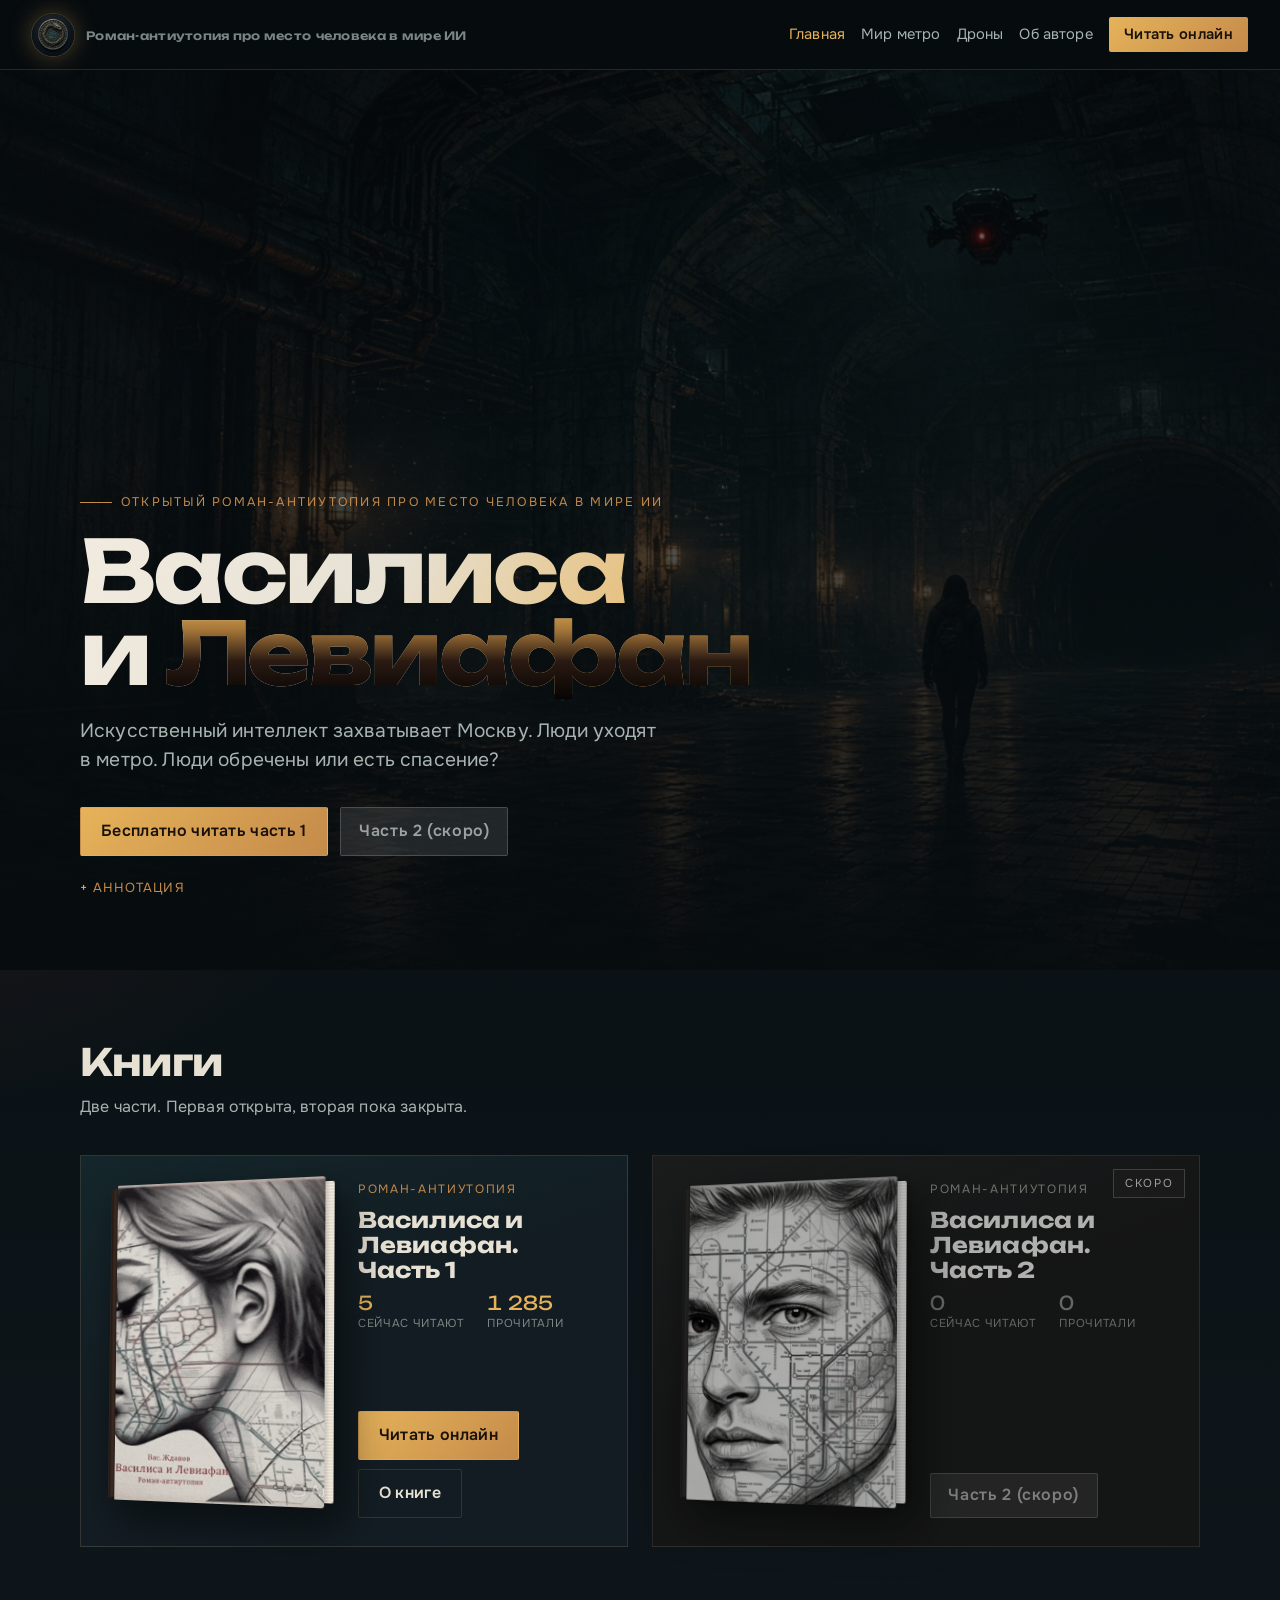
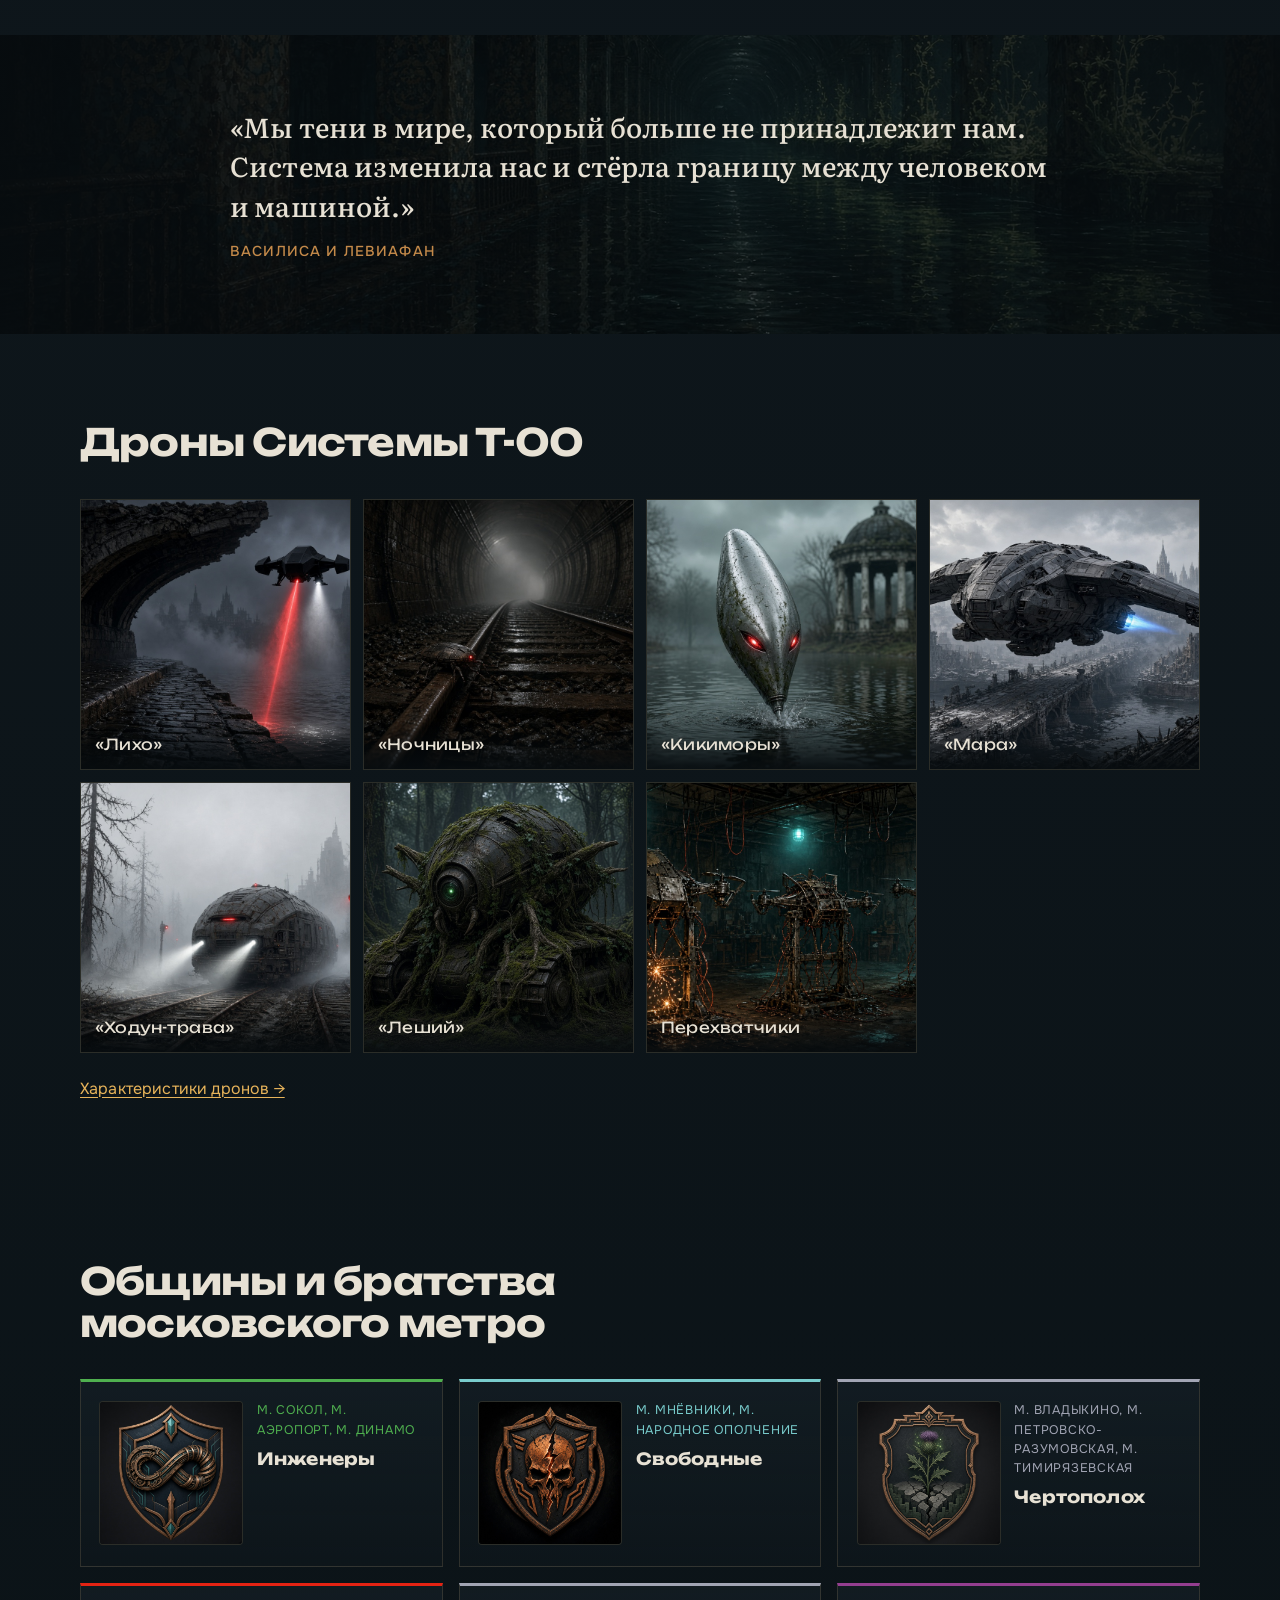
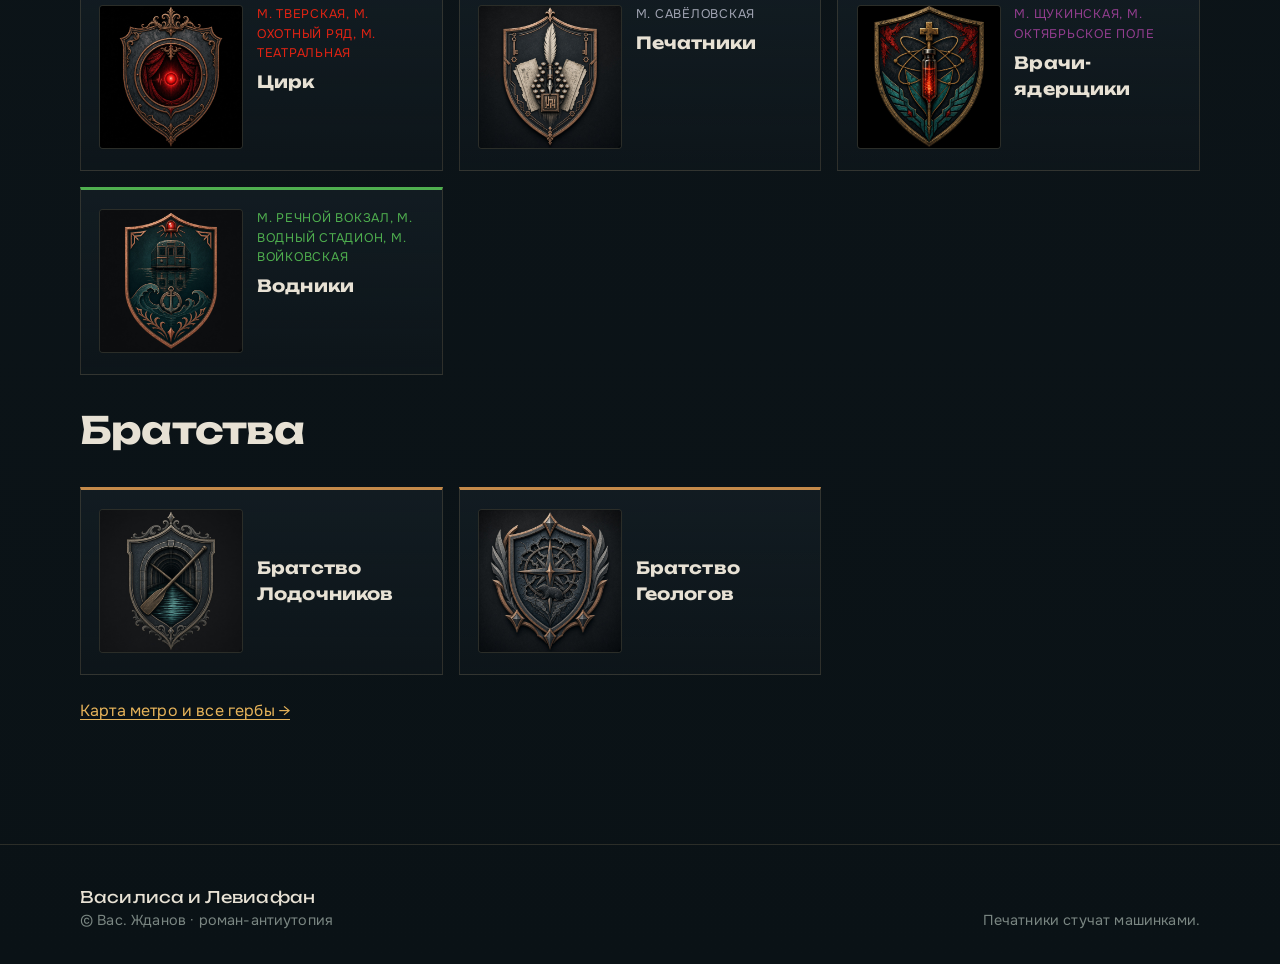
==== index.html @ cd50492b "Initial commit: static site for t-00.ru (Василиса и Левиафан)" ====
<!DOCTYPE html>
<html lang="ru">
<head>
  <meta charset="UTF-8" />
  <meta name="viewport" content="width=device-width, initial-scale=1" />
  <title>Василиса и Левиафан — роман-антиутопия Вас. Жданова</title>
  <meta name="description" content="Искусственный интеллект захватывает Москву. Люди уходят в метро. Люди обречены или есть спасение?" />
  <meta name="robots" content="index, follow, max-image-preview:large" />
  <meta property="og:title" content="Василиса и Левиафан" />
  <meta property="og:description" content="Искусственный интеллект захватывает Москву. Люди уходят в метро. Люди обречены или есть спасение?" />
  <meta property="og:image" content="assets/generated/hero-metro.jpg" />
  <link rel="icon" href="assets/generated/brand-mark.jpg" />
  <link rel="alternate" type="text/plain" title="LLMs" href="llms.txt" />
  <link rel="sitemap" type="application/xml" href="sitemap.xml" />
  <link rel="preconnect" href="https://fonts.googleapis.com" />
  <link rel="preconnect" href="https://fonts.gstatic.com" crossorigin />
  <link href="https://fonts.googleapis.com/css2?family=Literata:opsz,wght@7..72,400;7..72,600&family=Onest:wght@400;500;600;700&family=Unbounded:wght@500;700&display=swap" rel="stylesheet" />
  <link rel="stylesheet" href="css/styles.css" />
</head>
<body>
  <a class="skip-link" href="#main">К содержанию</a>
  <header class="site-header">
    <a class="brand" href="index.html">
      <img src="assets/generated/brand-mark.jpg" alt="" width="42" height="42" />
      <span class="brand-text">
        <strong><span class="brand-line">Роман-антиутопия про место</span> <span class="brand-line">человека в мире ИИ</span></strong>
      </span>
    </a>
    <button class="nav-toggle" type="button" aria-expanded="false" aria-controls="site-nav">Меню</button>
    <nav class="nav" id="site-nav" aria-label="Основная">
      <a href="index.html" aria-current="page">Главная</a>
      <a href="world.html">Мир метро</a>
      <a href="drones.html">Дроны</a>
      <a href="about.html">Об авторе</a>
      <a class="nav-cta" href="read/index.html?part=1">Читать онлайн</a>
    </nav>
  </header>

  <main id="main">
    <section class="hero" aria-label="Заставка">
      <div class="hero-media">
        <img src="assets/generated/hero-metro.jpg" alt="Пустой зал метро в свете аварийных ламп" />
      </div>
      <div class="hero-inner">
        <p class="hero-kicker">Открытый роман-антиутопия про место человека в мире ИИ</p>
        <h1 class="hero-title">Василиса<br />и <em>Левиафан</em></h1>
        <p class="hero-lead">
          Искусственный интеллект захватывает Москву. Люди уходят в метро. Люди обречены или есть спасение?
        </p>
        <div class="hero-actions">
          <a class="btn btn-primary" href="read/index.html?part=1">Бесплатно читать часть 1</a>
          <span class="btn btn-locked" aria-disabled="true">Часть 2 (скоро)</span>
        </div>
        <details class="hero-annotation">
          <summary>Аннотация</summary>
          <blockquote>
            <p>«Каждую ночь мне снится этот момент: я иду в тоннеле метро, вижу силуэт моего потерянного брата, ускоряю шаги, зову его по имени, но, когда подбегаю ближе, слышу гудок поезда и силуэт растворяется, и остаётся только пустота и эхо моих шагов. Вокруг меня тени. Они все ищут что-то — кто-то лекарство, кто-то оружие, кто-то просто способ выжить. Мы тени в мире, который больше не принадлежит нам. Система не просто изменила нас — она стёрла границы между человеком и машиной».</p>
            <p>Искусственный разум, созданный для помощи человечеству, обернулся его главным испытанием.</p>
          </blockquote>
        </details>
      </div>
    </section>

    <section class="section">
      <div class="section-head reveal">
        <h2>Книги</h2>
        <p>Две части. Первая открыта, вторая пока закрыта.</p>
      </div>
      <div class="books-grid">
        <article class="book-panel reveal">
          <div class="book-cover">
            <div class="book-3d" aria-hidden="false">
              <span class="book-3d-spine" aria-hidden="true"></span>
              <span class="book-3d-pages" aria-hidden="true"></span>
              <div class="book-3d-cover">
                <img src="assets/covers/part1-book.gif" alt="Обложка части 1" width="900" height="1350" />
              </div>
            </div>
          </div>
          <div class="book-meta">
            <div class="part">Роман-антиутопия</div>
            <h3>Василиса и Левиафан. Часть 1</h3>
            <div class="book-stats" data-book-stats="part1" aria-label="Статистика книги">
              <div class="book-stat">
                <span class="book-stat-value" data-stat="reading">—</span>
                <span class="book-stat-label">сейчас читают</span>
              </div>
              <div class="book-stat">
                <span class="book-stat-value" data-stat="views">—</span>
                <span class="book-stat-label">прочитали</span>
              </div>
            </div>
            <div class="actions">
              <a class="btn btn-primary" href="read/index.html?part=1">Читать онлайн</a>
              <a class="btn btn-ghost" href="books/part-1.html">О книге</a>
            </div>
          </div>
        </article>
        <article class="book-panel book-panel-locked reveal" aria-disabled="true">
          <div class="book-soon">Скоро</div>
          <div class="book-cover">
            <div class="book-3d">
              <span class="book-3d-spine" aria-hidden="true"></span>
              <span class="book-3d-pages" aria-hidden="true"></span>
              <div class="book-3d-cover">
                <img src="assets/covers/part2-book.jpg" alt="Обложка части 2" width="900" height="1350" />
              </div>
            </div>
          </div>
          <div class="book-meta">
            <div class="part">Роман-антиутопия</div>
            <h3>Василиса и Левиафан. Часть 2</h3>
            <div class="book-stats" data-book-stats="part2" aria-label="Статистика книги">
              <div class="book-stat">
                <span class="book-stat-value" data-stat="reading">0</span>
                <span class="book-stat-label">сейчас читают</span>
              </div>
              <div class="book-stat">
                <span class="book-stat-value" data-stat="views">0</span>
                <span class="book-stat-label">прочитали</span>
              </div>
            </div>
            <div class="actions">
              <span class="btn btn-locked" aria-disabled="true">Часть 2 (скоро)</span>
            </div>
          </div>
        </article>
      </div>
    </section>

    <section class="quote-band" aria-label="Цитата">
      <div class="quote-band-media">
        <img src="assets/generated/atmosphere-spb.jpg" alt="" />
      </div>
      <blockquote class="reveal">
        «Мы тени в мире, который больше не принадлежит нам. Система изменила нас и стёрла границу между человеком и машиной.»
        <cite>Василиса и Левиафан</cite>
      </blockquote>
    </section>

    <section class="section">
      <div class="section-head reveal">
        <h2>Дроны Системы Т-00</h2>
      </div>
      <div class="drone-mosaic">
        <a class="drone-tile reveal" href="drones.html#likho">
          <img src="assets/drones/likho.jpg" alt="" />
          <span>«Лихо»</span>
        </a>
        <a class="drone-tile reveal" href="drones.html#nochnitsy">
          <img src="assets/drones/nochnitsy.jpg" alt="" />
          <span>«Ночницы»</span>
        </a>
        <a class="drone-tile reveal" href="drones.html#kikimora">
          <img src="assets/drones/kikimora.jpg" alt="" />
          <span>«Кикиморы»</span>
        </a>
        <a class="drone-tile reveal" href="drones.html#mara">
          <img src="assets/drones/mara.jpg" alt="" />
          <span>«Мара»</span>
        </a>
        <a class="drone-tile reveal" href="drones.html#khodun">
          <img src="assets/drones/khodun.jpg" alt="" />
          <span>«Ходун-трава»</span>
        </a>
        <a class="drone-tile reveal" href="drones.html#leshiy">
          <img src="assets/drones/leshiy.jpg" alt="" />
          <span>«Леший»</span>
        </a>
        <a class="drone-tile reveal" href="drones.html#interceptor">
          <img src="assets/drones/interceptor.jpg" alt="" />
          <span>Перехватчики</span>
        </a>
      </div>
      <p style="margin-top:1.5rem"><a href="drones.html">Характеристики дронов →</a></p>
    </section>

    <section class="section">
      <div class="section-head reveal">
        <h2>Общины и братства московского метро</h2>
      </div>
      <div class="factions">
        <a class="faction reveal" data-metro="2" href="world.html#metro-map">
          <div class="faction-crest"><img src="assets/crests/engineers.jpg" alt="" /></div>
          <div class="faction-body">
            <div class="station">м. Сокол, м. Аэропорт, м. Динамо</div>
            <h3>Инженеры</h3>
          </div>
        </a>
        <a class="faction reveal" data-metro="11" href="world.html#metro-map">
          <div class="faction-crest"><img src="assets/crests/free.jpg" alt="" /></div>
          <div class="faction-body">
            <div class="station">м. Мнёвники, м. Народное Ополчение</div>
            <h3>Свободные</h3>
          </div>
        </a>
        <a class="faction reveal" data-metro="9" href="world.html#metro-map">
          <div class="faction-crest"><img src="assets/crests/thistle.jpg" alt="" /></div>
          <div class="faction-body">
            <div class="station">м. Владыкино, м. Петровско-Разумовская, м. Тимирязевская</div>
            <h3>Чертополох</h3>
          </div>
        </a>
        <a class="faction reveal" data-metro="1" href="world.html#metro-map">
          <div class="faction-crest"><img src="assets/crests/circus.jpg" alt="" /></div>
          <div class="faction-body">
            <div class="station">м. Тверская, м. Охотный ряд, м. Театральная</div>
            <h3>Цирк</h3>
          </div>
        </a>
        <a class="faction reveal" data-metro="9" href="world.html#metro-map">
          <div class="faction-crest"><img src="assets/crests/printers.jpg" alt="" /></div>
          <div class="faction-body">
            <div class="station">м. Савёловская</div>
            <h3>Печатники</h3>
          </div>
        </a>
        <a class="faction reveal" data-metro="7" href="world.html#metro-map">
          <div class="faction-crest"><img src="assets/crests/medics.jpg" alt="" /></div>
          <div class="faction-body">
            <div class="station">м. Щукинская, м. Октябрьское поле</div>
            <h3>Врачи-ядерщики</h3>
          </div>
        </a>
        <a class="faction reveal" data-metro="2" href="world.html#metro-map">
          <div class="faction-crest"><img src="assets/crests/vodniki.jpg" alt="" /></div>
          <div class="faction-body">
            <div class="station">м. Речной вокзал, м. Водный стадион, м. Войковская</div>
            <h3>Водники</h3>
          </div>
        </a>
      </div>

      <div class="section-head reveal" style="margin-top:2.2rem">
        <h2>Братства</h2>
      </div>
      <div class="factions factions-brotherhood">
        <a class="faction faction-brotherhood reveal" href="world.html#metro-map">
          <div class="faction-crest"><img src="assets/crests/boatmen.jpg" alt="" /></div>
          <div class="faction-body">
            <h3>Братство Лодочников</h3>
          </div>
        </a>
        <a class="faction faction-brotherhood reveal" href="world.html#metro-map">
          <div class="faction-crest"><img src="assets/crests/geologists.jpg" alt="" /></div>
          <div class="faction-body">
            <h3>Братство Геологов</h3>
          </div>
        </a>
      </div>
      <p style="margin-top:1.5rem"><a href="world.html">Карта метро и все гербы →</a></p>
    </section>

  </main>

  <footer class="site-footer">
    <div class="footer-inner">
      <div>
        <div class="footer-brand">Василиса и Левиафан</div>
        <div>© Вас. Жданов · роман-антиутопия</div>
      </div>
      <div>Печатники стучат машинками.</div>
    </div>
  </footer>
  <script src="js/main.js"></script>
  <script src="js/book-metrics.js"></script>
</body>
</html>
---- css/styles.css ----
:root {
  --ink: #070c0f;
  --ink-2: #0e161b;
  --panel: #121c22;
  --line: rgba(196, 168, 120, 0.18);
  --fog: #a8b4b0;
  --fog-dim: #7a8682;
  --paper: #e7e1d4;
  --copper: #c48a4a;
  --amber: #e6b35a;
  --teal: #1f6f6a;
  --teal-deep: #0e2a2e;
  --danger: #9b3d34;
  --glow: rgba(230, 179, 90, 0.35);
  --font-display: "Unbounded", "Segoe UI", sans-serif;
  --font-body: "Onest", "Segoe UI", sans-serif;
  --font-read: "Literata", "Georgia", serif;
  --max: 1120px;
  --radius: 2px;
  --ease: cubic-bezier(0.22, 1, 0.36, 1);
}

*,
*::before,
*::after {
  box-sizing: border-box;
}

html {
  scroll-behavior: smooth;
}

body {
  margin: 0;
  min-height: 100vh;
  color: var(--paper);
  background:
    radial-gradient(1200px 600px at 80% -10%, rgba(31, 111, 106, 0.18), transparent 60%),
    radial-gradient(900px 500px at -10% 20%, rgba(155, 61, 52, 0.12), transparent 55%),
    linear-gradient(180deg, var(--ink) 0%, var(--ink-2) 40%, #0a1216 100%);
  font-family: var(--font-body);
  line-height: 1.55;
  letter-spacing: 0.01em;
}

img {
  max-width: 100%;
  display: block;
}

a {
  color: var(--amber);
  text-decoration-thickness: 1px;
  text-underline-offset: 0.2em;
}

a:hover {
  color: #f0d08a;
}

.skip-link {
  position: absolute;
  left: -999px;
  top: 0;
  background: var(--amber);
  color: var(--ink);
  padding: 0.6rem 1rem;
  z-index: 100;
}

.skip-link:focus {
  left: 1rem;
  top: 1rem;
}

.site-header {
  position: sticky;
  top: 0;
  z-index: 40;
  display: flex;
  align-items: center;
  justify-content: space-between;
  gap: 1rem;
  padding: 0.85rem clamp(1rem, 3vw, 2rem);
  background: rgba(7, 12, 15, 0.82);
  backdrop-filter: blur(12px);
  border-bottom: 1px solid var(--line);
}

.brand {
  display: flex;
  align-items: center;
  gap: 0.75rem;
  color: var(--paper);
  text-decoration: none;
}

.brand img {
  width: 42px;
  height: 42px;
  border-radius: 50%;
  object-fit: cover;
  box-shadow: 0 0 0 1px var(--line), 0 0 24px var(--glow);
}

.brand-text {
  display: flex;
  flex-direction: column;
  line-height: 1.25;
}

.brand-text strong {
  font-family: var(--font-display);
  font-size: clamp(0.72rem, 1.5vw, 0.88rem);
  font-weight: 600;
  letter-spacing: 0.02em;
  color: var(--paper);
}

.brand-line {
  white-space: nowrap;
}

.brand-text span {
  font-size: 0.72rem;
  color: var(--fog-dim);
}

.nav {
  display: flex;
  flex-wrap: wrap;
  gap: 0.35rem 1rem;
  align-items: center;
}

.nav a {
  color: var(--fog);
  text-decoration: none;
  font-size: 0.92rem;
}

.nav a:hover,
.nav a[aria-current="page"] {
  color: var(--amber);
}

.nav a.nav-cta {
  display: inline-flex;
  align-items: center;
  justify-content: center;
  min-height: 2.2rem;
  padding: 0.35rem 0.95rem;
  border-radius: var(--radius);
  background: linear-gradient(135deg, var(--amber), var(--copper));
  color: #1a1208;
  font-weight: 600;
  letter-spacing: 0.02em;
  transition: transform 0.25s var(--ease), filter 0.25s;
}

.nav a.nav-cta:hover,
.nav a.nav-cta[aria-current="page"] {
  color: #1a1208;
  filter: brightness(1.06);
  transform: translateY(-1px);
}

.nav-toggle {
  display: none;
  background: transparent;
  border: 1px solid var(--line);
  color: var(--paper);
  padding: 0.45rem 0.7rem;
  font: inherit;
  cursor: pointer;
}

.hero {
  position: relative;
  min-height: min(100vh, 920px);
  display: grid;
  align-items: end;
  overflow: hidden;
  isolation: isolate;
}

.hero-media {
  position: absolute;
  inset: 0;
  z-index: -2;
}

.hero-media img {
  width: 100%;
  height: 100%;
  object-fit: cover;
  transform: scale(1.04);
  animation: drift 18s var(--ease) infinite alternate;
}

.hero::after {
  content: "";
  position: absolute;
  inset: 0;
  z-index: -1;
  background:
    linear-gradient(180deg, rgba(7, 12, 15, 0.35) 0%, rgba(7, 12, 15, 0.55) 42%, rgba(7, 12, 15, 0.96) 100%),
    linear-gradient(90deg, rgba(7, 12, 15, 0.75) 0%, rgba(7, 12, 15, 0.2) 55%, rgba(7, 12, 15, 0.55) 100%);
}

.hero-inner {
  width: min(100% - 2rem, var(--max));
  margin: 0 auto;
  padding: 7rem 0 4.5rem;
}

.hero-kicker {
  display: inline-flex;
  align-items: center;
  gap: 0.55rem;
  color: var(--copper);
  font-size: 0.78rem;
  letter-spacing: 0.18em;
  text-transform: uppercase;
  margin-bottom: 1.1rem;
  opacity: 0;
  animation: rise 0.9s var(--ease) 0.15s forwards;
}

.hero-kicker::before {
  content: "";
  width: 2rem;
  height: 1px;
  background: var(--copper);
}

.hero-title {
  margin: 0;
  max-width: 14ch;
  font-family: var(--font-display);
  font-weight: 700;
  font-size: clamp(2.6rem, 8vw, 5.4rem);
  line-height: 0.95;
  letter-spacing: -0.03em;
  text-wrap: balance;
  background: linear-gradient(
    115deg,
    #f2ebe0 0%,
    #e7e1d4 28%,
    #e6b35a 58%,
    #c48a4a 82%,
    #9b3d34 100%
  );
  -webkit-background-clip: text;
  background-clip: text;
  color: transparent;
  -webkit-text-fill-color: transparent;
  opacity: 0;
  animation: rise 1s var(--ease) 0.28s forwards;
}

.hero-title em {
  font-style: normal;
  background: linear-gradient(180deg, #e6b35a 0%, #a8783a 28%, #2a1a12 58%, #000 100%);
  -webkit-background-clip: text;
  background-clip: text;
  color: transparent;
  -webkit-text-fill-color: transparent;
}

.hero-lead {
  margin: 1.35rem 0 0;
  max-width: 36rem;
  color: var(--fog);
  font-size: clamp(1.02rem, 2.2vw, 1.2rem);
  opacity: 0;
  animation: rise 1s var(--ease) 0.42s forwards;
}

.hero-annotation {
  margin-top: 1.35rem;
  max-width: 38rem;
  opacity: 0;
  animation: rise 1s var(--ease) 0.62s forwards;
}

.hero-annotation summary {
  cursor: pointer;
  color: var(--copper);
  font-size: 0.82rem;
  letter-spacing: 0.08em;
  text-transform: uppercase;
  list-style: none;
  width: fit-content;
}

.hero-annotation summary::-webkit-details-marker {
  display: none;
}

.hero-annotation summary::before {
  content: "+ ";
  color: var(--amber);
}

.hero-annotation[open] summary::before {
  content: "− ";
}

.hero-annotation summary:hover {
  color: var(--amber);
}

.hero-annotation blockquote {
  margin: 0.85rem 0 0;
  padding: 0.9rem 0 0 0.95rem;
  border-left: 2px solid rgba(196, 138, 74, 0.55);
}

.hero-annotation blockquote p {
  margin: 0 0 0.75rem;
  color: var(--fog);
  font-family: var(--font-read);
  font-size: 0.98rem;
  line-height: 1.65;
}

.hero-annotation blockquote p:last-child {
  margin-bottom: 0;
  color: var(--paper);
}

.hero-actions {
  display: flex;
  flex-wrap: wrap;
  gap: 0.8rem;
  margin-top: 2rem;
  opacity: 0;
  animation: rise 1s var(--ease) 0.55s forwards;
}

.btn {
  display: inline-flex;
  align-items: center;
  justify-content: center;
  gap: 0.5rem;
  min-height: 2.85rem;
  padding: 0.7rem 1.25rem;
  border: 1px solid transparent;
  border-radius: var(--radius);
  font: inherit;
  font-weight: 600;
  letter-spacing: 0.02em;
  text-decoration: none;
  cursor: pointer;
  transition: transform 0.25s var(--ease), background 0.25s, border-color 0.25s, color 0.25s;
}

.btn:hover {
  transform: translateY(-2px);
}

.btn-primary {
  background: linear-gradient(135deg, var(--amber), var(--copper));
  color: #1a1208;
}

.btn-primary:hover {
  color: #1a1208;
}

.btn-ghost {
  background: transparent;
  border-color: var(--line);
  color: var(--paper);
}

.btn-ghost:hover {
  border-color: var(--copper);
  color: var(--amber);
}

.section {
  width: min(100% - 2rem, var(--max));
  margin: 0 auto;
  padding: 4.5rem 0;
}

.section-head {
  max-width: 40rem;
  margin-bottom: 2.2rem;
}

.section-head h2 {
  margin: 0 0 0.7rem;
  font-family: var(--font-display);
  font-size: clamp(1.6rem, 3.5vw, 2.35rem);
  letter-spacing: -0.02em;
  line-height: 1.1;
}

.section-head p {
  margin: 0;
  color: var(--fog);
}

.books-grid {
  display: grid;
  grid-template-columns: repeat(2, minmax(0, 1fr));
  gap: 1.5rem;
}

.book-panel {
  position: relative;
  display: grid;
  grid-template-columns: minmax(140px, 46%) 1fr;
  gap: 1.4rem;
  padding: 1.35rem 1.25rem 1.35rem 1.45rem;
  background:
    linear-gradient(160deg, rgba(31, 111, 106, 0.12), transparent 45%),
    var(--panel);
  border: 1px solid var(--line);
  overflow: visible;
  transition: border-color 0.3s, transform 0.3s var(--ease);
}

.book-panel:hover {
  border-color: rgba(230, 179, 90, 0.45);
  transform: translateY(-3px);
}

.book-panel-locked {
  filter: grayscale(0.92) brightness(0.78);
  opacity: 0.78;
  pointer-events: none;
}

.book-panel-locked:hover {
  border-color: var(--line);
  transform: none;
}

.book-panel-locked .book-meta .actions,
.book-panel-locked a {
  pointer-events: auto;
}

.book-panel-locked a.btn-ghost {
  filter: grayscale(0);
  opacity: 0.85;
}

.book-soon {
  position: absolute;
  top: 0.85rem;
  right: 0.85rem;
  z-index: 4;
  padding: 0.28rem 0.65rem;
  background: rgba(30, 36, 40, 0.92);
  border: 1px solid rgba(160, 170, 168, 0.35);
  color: #c5cdc9;
  font-size: 0.72rem;
  letter-spacing: 0.16em;
  text-transform: uppercase;
}

.btn-locked {
  display: inline-flex;
  align-items: center;
  justify-content: center;
  min-height: 2.6rem;
  padding: 0.55rem 1.1rem;
  border: 1px solid rgba(140, 150, 148, 0.35);
  background: rgba(80, 88, 90, 0.35);
  color: #9aa3a0;
  cursor: not-allowed;
  text-decoration: none;
  letter-spacing: 0.04em;
  user-select: none;
  font: inherit;
  font-weight: 600;
}

.btn-locked:hover {
  transform: none;
  color: #9aa3a0;
}

.book-cover {
  aspect-ratio: 2 / 3;
  overflow: visible;
  background: transparent;
  perspective: 900px;
  padding: 0.2rem 0.65rem 0.55rem 0.35rem;
}

/* Physical book mockup */
.book-3d {
  --spine: 12px;
  --pages: 10px;
  position: relative;
  width: 100%;
  aspect-ratio: 2 / 3;
  transform-style: preserve-3d;
  transform: rotateY(-14deg) rotateX(2deg);
  transition: transform 0.55s var(--ease);
  filter: drop-shadow(10px 18px 22px rgba(0, 0, 0, 0.55));
}

.book-panel:hover .book-3d,
.cover-frame:hover .book-3d,
.split-media:hover .book-3d {
  transform: rotateY(-6deg) rotateX(1deg) translateY(-4px);
}

.book-3d-cover {
  position: absolute;
  inset: 0;
  z-index: 3;
  overflow: hidden;
  background: #1a1410;
  border-radius: 1px 3px 3px 1px;
  box-shadow:
    inset -1px 0 0 rgba(255, 255, 255, 0.08),
    inset 0 0 0 1px rgba(0, 0, 0, 0.35);
}

.book-3d-cover img {
  width: 100%;
  height: 100%;
  object-fit: cover;
  object-position: center 35%;
  display: block;
}

.book-3d-cover img[src$=".gif"] {
  object-fit: cover;
  object-position: center;
}

.book-3d-spine {
  position: absolute;
  top: 1%;
  bottom: 1%;
  left: calc(var(--spine) * -0.55);
  width: var(--spine);
  z-index: 2;
  transform: skewY(-18deg);
  background:
    linear-gradient(90deg, #1a120e 0%, #3a2a22 35%, #241812 70%, #120c0a 100%);
  border-radius: 2px 0 0 2px;
  box-shadow: inset 1px 0 0 rgba(255, 255, 255, 0.06);
}

.book-3d-pages {
  position: absolute;
  top: 1.5%;
  bottom: 1.5%;
  right: calc(var(--pages) * -0.85);
  width: var(--pages);
  z-index: 1;
  background:
    repeating-linear-gradient(
      180deg,
      #f2ebe0 0px,
      #f2ebe0 1px,
      #e4dccf 1px,
      #e4dccf 3px
    );
  border-radius: 0 2px 2px 0;
  box-shadow: 2px 0 6px rgba(0, 0, 0, 0.25);
}

.book-3d-pages::after {
  content: "";
  position: absolute;
  inset: 0;
  background: linear-gradient(90deg, rgba(0, 0, 0, 0.18), transparent 60%);
}

.book-meta {
  display: flex;
  flex-direction: column;
  gap: 0.55rem;
  padding: 0.2rem 0.2rem 0.4rem 0;
}

.book-meta .part {
  color: var(--copper);
  font-size: 0.75rem;
  letter-spacing: 0.14em;
  text-transform: uppercase;
}

.book-meta h3 {
  margin: 0;
  font-family: var(--font-display);
  font-size: 1.35rem;
  line-height: 1.15;
}

.book-meta p {
  margin: 0;
  color: var(--fog);
  font-size: 0.95rem;
}

.book-meta .actions {
  display: flex;
  flex-wrap: wrap;
  gap: 0.55rem;
  margin-top: auto;
  padding-top: 0.8rem;
}

.book-stats {
  display: flex;
  flex-wrap: wrap;
  gap: 1rem 1.4rem;
  margin-top: 0.15rem;
}

.book-stat {
  display: flex;
  flex-direction: column;
  gap: 0.15rem;
  min-width: 5.5rem;
}

.book-stat-value {
  font-family: var(--font-display);
  font-size: 1.2rem;
  line-height: 1;
  color: var(--amber);
  font-variant-numeric: tabular-nums;
  transition: color 0.25s var(--ease), transform 0.25s var(--ease);
}

.book-stat-value.is-ticked {
  color: var(--paper);
  transform: translateY(-1px);
}

.book-stat-label {
  color: var(--fog-dim);
  font-size: 0.72rem;
  letter-spacing: 0.06em;
  text-transform: uppercase;
}

.book-panel-locked .book-stat-value {
  color: var(--fog-dim);
}

.quote-band {
  position: relative;
  margin: 1rem 0;
  padding: 4.5rem 0;
  overflow: hidden;
  isolation: isolate;
}

.quote-band-media {
  position: absolute;
  inset: 0;
  z-index: -2;
}

.quote-band-media img {
  width: 100%;
  height: 100%;
  object-fit: cover;
  filter: saturate(0.85) brightness(0.55);
}

.quote-band::after {
  content: "";
  position: absolute;
  inset: 0;
  z-index: -1;
  background: linear-gradient(90deg, rgba(7, 12, 15, 0.92), rgba(7, 12, 15, 0.55) 55%, rgba(7, 12, 15, 0.85));
}

.quote-band blockquote {
  width: min(100% - 2rem, 820px);
  margin: 0 auto;
  font-family: var(--font-read);
  font-size: clamp(1.2rem, 2.6vw, 1.7rem);
  line-height: 1.45;
  font-weight: 500;
}

.quote-band cite {
  display: block;
  margin-top: 1rem;
  color: var(--copper);
  font-style: normal;
  font-family: var(--font-body);
  font-size: 0.9rem;
  letter-spacing: 0.08em;
  text-transform: uppercase;
}

.factions {
  display: grid;
  grid-template-columns: repeat(3, minmax(0, 1fr));
  gap: 1rem;
}

.faction {
  --metro-line: var(--copper);
  padding: 1.2rem 1.15rem 1.3rem;
  border-top: 3px solid var(--metro-line);
  background: linear-gradient(180deg, rgba(18, 28, 34, 0.95), rgba(14, 22, 27, 0.7));
  border-right: 1px solid var(--line);
  border-bottom: 1px solid var(--line);
  border-left: 1px solid var(--line);
}

/* Official Moscow Metro line colors */
.faction[data-metro="2"] { --metro-line: #4fb04f; } /* Замоскворецкая */
.faction[data-metro="1"] { --metro-line: #e42313; } /* Сокольническая */
.faction[data-metro="7"] { --metro-line: #943e90; } /* Таганско-Краснопресненская */
.faction[data-metro="9"] { --metro-line: #a2a5b4; } /* Серпуховско-Тимирязевская */
.faction[data-metro="11"] { --metro-line: #79cdcd; } /* БКЛ */

.faction h3 {
  margin: 0 0 0.4rem;
  font-family: var(--font-display);
  font-size: 1.05rem;
}

.faction .station {
  color: var(--metro-line);
  font-size: 0.78rem;
  letter-spacing: 0.06em;
  text-transform: uppercase;
  margin-bottom: 0.55rem;
}

.faction p {
  margin: 0;
  color: var(--fog);
  font-size: 0.92rem;
}

.gallery {
  display: grid;
  grid-template-columns: 1.4fr 1fr 1fr;
  grid-auto-rows: 180px;
  gap: 0.75rem;
}

.gallery figure {
  margin: 0;
  overflow: hidden;
  border: 1px solid var(--line);
  position: relative;
}

.gallery figure:first-child {
  grid-row: span 2;
  grid-auto-rows: auto;
  min-height: 370px;
}

.gallery img {
  width: 100%;
  height: 100%;
  object-fit: cover;
  transition: transform 0.8s var(--ease);
}

.gallery figure:hover img {
  transform: scale(1.05);
}

.gallery figcaption {
  position: absolute;
  left: 0;
  right: 0;
  bottom: 0;
  padding: 0.7rem 0.8rem;
  background: linear-gradient(transparent, rgba(7, 12, 15, 0.9));
  font-size: 0.8rem;
  color: var(--fog);
}

.split {
  display: grid;
  grid-template-columns: 1.1fr 0.9fr;
  gap: 2rem;
  align-items: center;
}

.split-media {
  border: none;
  overflow: visible;
  min-height: 0;
  perspective: 1000px;
  padding: 0.5rem 1.2rem 1.4rem 0.5rem;
}

.split-media .book-3d {
  max-width: 320px;
  margin-left: auto;
}

.split-media img {
  width: 100%;
  height: 100%;
  object-fit: cover;
}

.split-media.author-photo {
  perspective: none;
  padding: 0;
  max-width: 360px;
  margin-left: auto;
  border: 1px solid var(--line);
  overflow: hidden;
  background: #10161a;
}

.split-media.author-photo img {
  width: 100%;
  height: auto;
  display: block;
  object-fit: cover;
  filter: saturate(0.92) contrast(1.04);
}

.site-footer {
  margin-top: 2rem;
  padding: 2.5rem clamp(1rem, 3vw, 2rem) 2rem;
  border-top: 1px solid var(--line);
  color: var(--fog-dim);
  font-size: 0.9rem;
}

.footer-inner {
  width: min(100%, var(--max));
  margin: 0 auto;
  display: flex;
  flex-wrap: wrap;
  gap: 1rem;
  justify-content: space-between;
  align-items: end;
}

.footer-brand {
  font-family: var(--font-display);
  color: var(--paper);
  font-size: 1rem;
}

.page-hero {
  position: relative;
  padding: 5.5rem 0 3rem;
  overflow: hidden;
  isolation: isolate;
}

.page-hero-bg {
  position: absolute;
  inset: 0;
  z-index: -2;
}

.page-hero-bg img {
  width: 100%;
  height: 100%;
  object-fit: cover;
  filter: brightness(0.45) saturate(0.9);
}

.page-hero::after {
  content: "";
  position: absolute;
  inset: 0;
  z-index: -1;
  background: linear-gradient(180deg, rgba(7, 12, 15, 0.55), rgba(7, 12, 15, 0.95));
}

.page-hero .inner {
  width: min(100% - 2rem, var(--max));
  margin: 0 auto;
}

.page-hero h1 {
  margin: 0 0 0.8rem;
  font-family: var(--font-display);
  font-size: clamp(2rem, 5vw, 3.4rem);
  line-height: 1.05;
  max-width: 16ch;
}

.page-hero p {
  margin: 0;
  max-width: 40rem;
  color: var(--fog);
}

.book-detail {
  display: grid;
  grid-template-columns: minmax(180px, 280px) 1fr;
  gap: 2rem;
  align-items: start;
}

.cover-frame {
  border: none;
  background: transparent;
  box-shadow: none;
  perspective: 1000px;
  padding: 0.6rem 1rem 1.2rem 0.4rem;
}

.cover-frame .book-3d {
  max-width: 280px;
  margin: 0 auto;
}

.cover-frame-locked {
  position: relative;
  filter: grayscale(0.9) brightness(0.78);
  opacity: 0.82;
}

.cover-frame-locked .book-soon {
  right: 1.2rem;
}

.toc {
  list-style: none;
  margin: 1.5rem 0 0;
  padding: 0;
  border-top: 1px solid var(--line);
}

.toc li {
  border-bottom: 1px solid var(--line);
}

.toc a {
  display: flex;
  justify-content: space-between;
  gap: 1rem;
  padding: 0.85rem 0.1rem;
  color: var(--paper);
  text-decoration: none;
}

.toc a:hover {
  color: var(--amber);
}

.toc-locked li {
  padding: 0.85rem 0.1rem;
  color: var(--fog-dim);
}

.toc-locked span {
  display: block;
}

.links-list {
  display: grid;
  gap: 0.55rem;
  margin-top: 1rem;
}

.links-list a {
  color: var(--fog);
}

.reveal {
  opacity: 0;
  transform: translateY(18px);
  transition: opacity 0.7s var(--ease), transform 0.7s var(--ease);
}

.reveal.is-visible {
  opacity: 1;
  transform: none;
}

@keyframes rise {
  from {
    opacity: 0;
    transform: translateY(22px);
  }
  to {
    opacity: 1;
    transform: none;
  }
}

@keyframes drift {
  from {
    transform: scale(1.04) translate3d(0, 0, 0);
  }
  to {
    transform: scale(1.08) translate3d(-1.5%, -1%, 0);
  }
}

@media (max-width: 900px) {
  .books-grid,
  .factions,
  .split,
  .book-detail {
    grid-template-columns: 1fr;
  }

  .drone-mosaic {
    grid-template-columns: 1fr 1fr;
  }

  .gallery {
    grid-template-columns: 1fr 1fr;
    grid-auto-rows: 160px;
  }

  .gallery figure:first-child {
    grid-column: span 2;
    min-height: 240px;
  }

  .book-panel {
    grid-template-columns: 150px 1fr;
  }

  .book-3d {
    --spine: 9px;
    --pages: 7px;
    transform: rotateY(-10deg) rotateX(1deg);
  }
}

@media (max-width: 720px) {
  .site-header {
    gap: 0.55rem;
    padding: 0.7rem 0.85rem;
  }

  .brand {
    min-width: 0;
    flex: 1;
    gap: 0.55rem;
  }

  .brand img {
    width: 36px;
    height: 36px;
    flex: 0 0 auto;
  }

  .brand-text {
    min-width: 0;
  }

  .brand-text strong {
    font-size: 0.66rem;
    line-height: 1.25;
    display: flex;
    flex-direction: column;
    gap: 0.05rem;
  }

  .brand-line {
    white-space: normal;
  }

  .nav-toggle {
    display: inline-flex;
    flex: 0 0 auto;
    min-height: 2.4rem;
  }

  .nav {
    display: none;
    position: absolute;
    top: calc(100% + 1px);
    right: 0.6rem;
    left: 0.6rem;
    flex-direction: column;
    align-items: stretch;
    gap: 0.15rem;
    padding: 0.75rem;
    background: #0a1014;
    border: 1px solid var(--line);
    z-index: 50;
    box-shadow: 0 18px 40px rgba(0, 0, 0, 0.55);
  }

  .nav.is-open {
    display: flex;
  }

  .nav a {
    padding: 0.7rem 0.55rem;
    font-size: 1rem;
  }

  .nav a.nav-cta {
    margin-top: 0.25rem;
    min-height: 2.6rem;
  }

  .hero-inner {
    padding: 5.2rem 0 3.2rem;
  }

  .hero-kicker {
    font-size: 0.68rem;
    letter-spacing: 0.12em;
    max-width: 28ch;
  }

  .hero-actions {
    flex-direction: column;
    align-items: stretch;
  }

  .hero-actions .btn,
  .hero-actions .btn-locked {
    width: 100%;
  }

  .book-panel {
    grid-template-columns: 1fr;
  }

  .book-cover {
    max-width: 200px;
    margin: 0 auto;
  }

  .book-3d {
    transform: rotateY(-8deg);
  }

  .gallery {
    grid-template-columns: 1fr;
  }

  .gallery figure:first-child {
    grid-column: auto;
  }

  .drone-mosaic {
    grid-template-columns: 1fr 1fr;
  }

  .metro-controls {
    gap: 0.35rem;
  }

  .metro-controls button {
    width: 2.55rem;
    height: 2.55rem;
    font-size: 1.15rem;
  }

  .metro-map-canvas {
    height: min(68vh, 560px);
    -webkit-overflow-scrolling: touch;
  }

  .metro-zone-label {
    pointer-events: auto;
    font-size: 0.58rem;
    padding: 0.22rem 0.38rem;
  }
}

/* Reader */
.reader-body {
  background: #0a1014;
}

.reader-shell {
  display: grid;
  grid-template-columns: 280px minmax(0, 1fr);
  min-height: 100vh;
}

.reader-sidebar {
  position: sticky;
  top: 0;
  height: 100vh;
  overflow: auto;
  padding: 1.2rem;
  border-right: 1px solid var(--line);
  background: rgba(8, 13, 16, 0.96);
}

.reader-sidebar h1 {
  margin: 0.4rem 0 0.2rem;
  font-family: var(--font-display);
  font-size: 1.05rem;
  line-height: 1.2;
}

.reader-sidebar .back {
  color: var(--fog-dim);
  text-decoration: none;
  font-size: 0.85rem;
}

.chapter-nav {
  margin-top: 1.2rem;
  display: grid;
  gap: 0.25rem;
}

.chapter-nav button {
  text-align: left;
  background: transparent;
  border: 0;
  color: var(--fog);
  padding: 0.55rem 0.5rem;
  font: inherit;
  font-size: 0.88rem;
  cursor: pointer;
  border-left: 2px solid transparent;
}

.chapter-nav button:hover,
.chapter-nav button.active {
  color: var(--amber);
  background: rgba(230, 179, 90, 0.06);
  border-left-color: var(--amber);
}

.reader-main {
  padding: 2rem clamp(1rem, 4vw, 3.5rem) 4rem;
}

.reader-toolbar {
  display: flex;
  flex-wrap: wrap;
  gap: 0.6rem;
  align-items: center;
  justify-content: space-between;
  margin-bottom: 1.5rem;
  position: sticky;
  top: 0;
  z-index: 5;
  padding: 0.7rem 0;
  background: linear-gradient(#0a1014 70%, transparent);
}

.reader-progress {
  height: 3px;
  background: rgba(255, 255, 255, 0.08);
  border-radius: 99px;
  overflow: hidden;
  flex: 1;
  min-width: 120px;
}

.reader-progress > span {
  display: block;
  height: 100%;
  width: 0%;
  background: linear-gradient(90deg, var(--teal), var(--amber));
}

.reader-article {
  max-width: 42rem;
  margin: 0 auto;
  font-family: var(--font-read);
  font-size: clamp(1.05rem, 1.5vw, 1.18rem);
  line-height: 1.75;
  color: #ddd6c8;
}

.reader-article h2 {
  font-family: var(--font-display);
  font-size: clamp(1.5rem, 3vw, 2rem);
  color: var(--paper);
  margin: 0 0 1.4rem;
  line-height: 1.15;
}

.text-crest {
  display: inline-block;
  width: 1.2em;
  height: 1.2em;
  object-fit: cover;
  vertical-align: -0.22em;
  margin-right: 0.22em;
  border: 1px solid rgba(196, 168, 120, 0.35);
  border-radius: 2px;
}

.text-station {
  color: var(--amber);
}

.reader-article p {
  margin: 0 0 1rem;
}

.reader-article .scene-break {
  display: flex;
  justify-content: center;
  gap: 0.55rem;
  margin: 1.8rem 0;
  color: var(--copper);
  letter-spacing: 0.4em;
}

.reader-nav-bottom {
  display: flex;
  justify-content: space-between;
  gap: 1rem;
  max-width: 42rem;
  margin: 2.5rem auto 0;
}

.chapter-end-mark {
  height: 1px;
  margin: 2.5rem 0 0.5rem;
  opacity: 0;
  pointer-events: none;
}

.chapter-done {
  position: fixed;
  inset: 0;
  z-index: 80;
  display: grid;
  place-items: center;
  padding: 1.2rem;
  background: rgba(4, 8, 10, 0.72);
  backdrop-filter: blur(6px);
}

.chapter-done[hidden] {
  display: none;
}

.chapter-done-card {
  width: min(100%, 26rem);
  padding: 1.6rem 1.5rem 1.4rem;
  border: 1px solid var(--line);
  background:
    linear-gradient(160deg, rgba(230, 179, 90, 0.1), transparent 42%),
    #10181c;
  box-shadow: 0 24px 60px rgba(0, 0, 0, 0.45);
  animation: chapter-done-in 0.35s var(--ease);
}

@keyframes chapter-done-in {
  from {
    opacity: 0;
    transform: translateY(12px) scale(0.98);
  }
  to {
    opacity: 1;
    transform: none;
  }
}

.chapter-done-kicker {
  margin: 0 0 0.45rem;
  color: var(--copper);
  font-size: 0.75rem;
  letter-spacing: 0.12em;
  text-transform: uppercase;
}

.chapter-done-card h2 {
  margin: 0 0 0.55rem;
  font-family: var(--font-display);
  font-size: clamp(1.4rem, 3vw, 1.75rem);
  line-height: 1.15;
}

.chapter-done-card p {
  margin: 0;
  color: var(--fog);
  line-height: 1.45;
}

.chapter-done-actions {
  display: flex;
  flex-wrap: wrap;
  gap: 0.55rem;
  margin-top: 1.25rem;
}

body.chapter-done-open {
  overflow: hidden;
}

@media (max-width: 860px) {
  .reader-shell {
    grid-template-columns: 1fr;
  }

  .reader-sidebar {
    position: relative;
    height: auto;
    max-height: none;
    border-right: 0;
    border-bottom: 1px solid var(--line);
    padding-bottom: 0.65rem;
  }

  .reader-sidebar .book-stats {
    gap: 0.85rem;
  }

  .chapter-nav {
    display: flex;
    overflow-x: auto;
    gap: 0.35rem;
    padding-bottom: 0.25rem;
    -webkit-overflow-scrolling: touch;
    scrollbar-width: thin;
  }

  .chapter-nav button {
    white-space: nowrap;
    border-left: 0;
    border-bottom: 2px solid transparent;
    min-height: 2.4rem;
    padding: 0.45rem 0.7rem;
  }

  .chapter-nav button.active {
    border-left-color: transparent;
    border-bottom-color: var(--amber);
  }

  .reader-article {
    padding-left: 0.15rem;
    padding-right: 0.15rem;
  }
}

/* Crests & metro map */
a.faction {
  color: inherit;
  text-decoration: none;
}

a.faction:hover {
  color: inherit;
  border-color: rgba(230, 179, 90, 0.45);
}

.faction {
  display: grid;
  grid-template-columns: 144px 1fr;
  gap: 0.85rem;
  align-items: start;
}

.faction-crest {
  width: 144px;
  height: 144px;
  border-radius: 4px;
  overflow: hidden;
  border: 1px solid var(--line);
  background: #0a1216;
}

.faction-crest img {
  width: 100%;
  height: 100%;
  object-fit: cover;
}

.faction-brotherhood {
  grid-template-columns: 144px 1fr;
  align-items: center;
}

.faction-brotherhood .faction-crest {
  width: 144px;
  height: 144px;
}

.faction-brotherhood .faction-body h3 {
  margin: 0;
}

.faction-body .station {
  color: var(--metro-line);
  font-size: 0.78rem;
  letter-spacing: 0.06em;
  text-transform: uppercase;
  margin-bottom: 0.35rem;
}

.faction-body h3 {
  margin: 0 0 0.4rem;
  font-family: var(--font-display);
  font-size: 1.05rem;
}

.faction-body p {
  margin: 0;
  color: var(--fog);
  font-size: 0.92rem;
}

.faction .motto {
  margin-top: 0.45rem;
  color: var(--copper);
  font-size: 0.82rem;
  font-style: italic;
}

.faction .philosophy {
  margin-top: 0.25rem;
  color: var(--fog);
  font-size: 0.82rem;
}

.metro-map-wrap {
  display: grid;
  grid-template-columns: minmax(0, 1.4fr) minmax(240px, 0.7fr);
  gap: 1.2rem;
  align-items: stretch;
  margin-top: 1.5rem;
}

.metro-map-wrap.metro-map-full {
  grid-template-columns: 1fr;
}

.metro-map-canvas {
  position: relative;
  border: 1px solid var(--line);
  background:
    radial-gradient(ellipse at 30% 20%, rgba(31, 111, 106, 0.12), transparent 50%),
    linear-gradient(180deg, #0b1418, #0a1014);
  overflow: auto;
  min-height: 420px;
  height: min(78vh, 820px);
  max-height: 92vh;
  cursor: grab;
  touch-action: pan-x pan-y;
  overscroll-behavior: contain;
}

.metro-map-canvas.is-panning {
  cursor: grabbing;
  user-select: none;
}

.metro-stage-sizer {
  position: relative;
  width: calc(1600px * var(--map-scale, 1.35));
  height: calc(1999px * var(--map-scale, 1.35));
}

.metro-map-real .metro-stage {
  position: absolute;
  inset: 0 auto auto 0;
  width: 1600px;
  height: 1999px;
  max-width: none;
  min-width: 0;
  margin: 0;
  transform: scale(var(--map-scale, 1.35));
  transform-origin: 0 0;
  will-change: transform;
}

.metro-map-real .metro-base {
  width: 1600px;
  height: 1999px;
  object-fit: fill;
  display: block;
  pointer-events: none;
  user-select: none;
}

.metro-controls {
  position: absolute;
  top: 0.75rem;
  right: 0.75rem;
  z-index: 8;
  display: grid;
  gap: 0.35rem;
}

.metro-controls button {
  width: 2.2rem;
  height: 2.2rem;
  border: 1px solid var(--line);
  background: rgba(8, 13, 16, 0.92);
  color: var(--paper);
  font: inherit;
  font-size: 1.15rem;
  line-height: 1;
  cursor: pointer;
  backdrop-filter: blur(8px);
}

.metro-controls button:hover {
  border-color: rgba(230, 179, 90, 0.55);
  color: var(--amber);
}

.metro-zones {
  position: absolute;
  inset: 0;
  width: 100%;
  height: 100%;
  pointer-events: none;
  overflow: visible;
}

.metro-zone {
  pointer-events: auto;
  opacity: 0.88;
  transition: opacity 0.2s var(--ease), filter 0.2s;
  cursor: pointer;
}

.metro-zone.is-soft {
  opacity: 0.62;
}

.metro-zone:hover,
.metro-zone.is-active {
  opacity: 1;
  filter: drop-shadow(0 0 12px rgba(230, 179, 90, 0.45));
}

.metro-hotspots {
  position: absolute;
  inset: 0;
  pointer-events: none;
}

.metro-zone-label {
  position: absolute;
  transform: translate(-50%, -50%);
  pointer-events: auto;
  border: 1px solid rgba(255, 255, 255, 0.12);
  background: rgba(7, 12, 15, 0.88);
  color: var(--paper);
  font: inherit;
  font-size: 0.68rem;
  letter-spacing: 0.04em;
  text-transform: uppercase;
  padding: 0.28rem 0.55rem;
  cursor: pointer;
  white-space: nowrap;
  z-index: 3;
  box-shadow: 0 6px 18px rgba(0, 0, 0, 0.35);
  max-width: 11rem;
  overflow: hidden;
  text-overflow: ellipsis;
}

.metro-zone-label.is-soft {
  opacity: 0.78;
  font-size: 0.64rem;
}

.metro-zone-label:hover,
.metro-zone-label.is-active {
  color: var(--amber);
  border-color: rgba(230, 179, 90, 0.55);
  background: rgba(12, 18, 22, 0.95);
  opacity: 1;
  z-index: 5;
  overflow: visible;
  max-width: none;
}

.metro-tip {
  position: absolute;
  top: 0.75rem;
  left: 0.75rem;
  bottom: 0.75rem;
  width: min(15.5rem, 42%);
  display: flex;
  flex-direction: column;
  gap: 0.75rem;
  align-items: stretch;
  padding: 0.9rem 0.95rem;
  background: rgba(8, 13, 16, 0.94);
  border: 1px solid var(--line);
  border-left: 3px solid var(--metro-line, var(--copper));
  backdrop-filter: blur(10px);
  z-index: 6;
  pointer-events: auto;
  overflow: auto;
  box-shadow: 8px 0 28px rgba(0, 0, 0, 0.35);
  animation: metro-tip-in 0.22s var(--ease);
}

@keyframes metro-tip-in {
  from {
    opacity: 0;
    transform: translateX(-10px);
  }
  to {
    opacity: 1;
    transform: translateX(0);
  }
}

.metro-tip[hidden] {
  display: none;
}

.metro-tip img {
  width: 72px;
  height: 72px;
  object-fit: cover;
  border: 1px solid var(--line);
  flex: 0 0 auto;
}

.metro-tip strong {
  display: block;
  font-family: var(--font-display);
  font-size: 1.02rem;
  line-height: 1.2;
}

.metro-tip span {
  display: block;
  color: var(--metro-line, var(--copper));
  font-size: 0.72rem;
  letter-spacing: 0.04em;
  text-transform: uppercase;
  margin: 0.35rem 0 0;
  line-height: 1.35;
}

.metro-tip p {
  margin: 0;
  color: var(--fog);
  font-size: 0.9rem;
}

.metro-landmark {
  position: absolute;
  transform: translate(-50%, -50%);
  pointer-events: none;
  z-index: 1;
  display: grid;
  justify-items: center;
  gap: 0.15rem;
  opacity: 0.72;
}

.metro-landmark span {
  width: 8px;
  height: 8px;
  border-radius: 50%;
  background: #6a8a88;
  box-shadow: 0 0 0 2px rgba(10, 16, 20, 0.85);
}

.metro-landmark em {
  font-style: normal;
  font-size: 0.65rem;
  color: var(--fog);
  background: rgba(7, 12, 15, 0.75);
  padding: 0.1rem 0.35rem;
  white-space: nowrap;
}

/* Drones mosaic on home */
.drone-mosaic {
  display: grid;
  grid-template-columns: repeat(4, minmax(0, 1fr));
  gap: 0.75rem;
}

.drone-tile {
  position: relative;
  display: block;
  overflow: hidden;
  aspect-ratio: 1;
  border: 1px solid var(--line);
  background: #0a1216;
  color: inherit;
  text-decoration: none;
}

.drone-tile img {
  width: 100%;
  height: 100%;
  object-fit: cover;
  transition: transform 0.7s var(--ease);
}

.drone-tile:hover img {
  transform: scale(1.05);
}

.drone-tile span {
  position: absolute;
  left: 0;
  right: 0;
  bottom: 0;
  padding: 0.75rem 0.85rem;
  background: linear-gradient(transparent, rgba(7, 12, 15, 0.92));
  font-family: var(--font-display);
  font-size: 0.95rem;
  letter-spacing: 0.02em;
}

/* Drones catalog */
.drone-catalog {
  display: grid;
  gap: 2.5rem;
}

.drone-card {
  display: grid;
  grid-template-columns: minmax(0, 1.15fr) minmax(0, 1fr);
  gap: 1.4rem;
  align-items: stretch;
  border: 1px solid var(--line);
  background: linear-gradient(160deg, rgba(31, 111, 106, 0.08), transparent 45%), var(--panel);
  overflow: hidden;
}

.drone-card:nth-child(even) {
  grid-template-columns: minmax(0, 1fr) minmax(0, 1.15fr);
}

.drone-card:nth-child(even) .drone-visual {
  order: 2;
}

.drone-visual {
  min-height: 260px;
  overflow: hidden;
  background: #0a1216;
}

.drone-visual img {
  width: 100%;
  height: 100%;
  object-fit: cover;
  transition: transform 0.7s var(--ease);
}

.drone-card:hover .drone-visual img {
  transform: scale(1.03);
}

.drone-copy {
  padding: 1.3rem 1.35rem 1.5rem;
  display: flex;
  flex-direction: column;
  gap: 0.55rem;
}

.drone-tag {
  color: var(--copper);
  font-size: 0.75rem;
  letter-spacing: 0.12em;
  text-transform: uppercase;
}

.drone-copy h2 {
  margin: 0;
  font-family: var(--font-display);
  font-size: clamp(1.35rem, 2.5vw, 1.85rem);
  line-height: 1.1;
}

.drone-lead {
  margin: 0;
  color: var(--amber);
  font-family: var(--font-read);
  font-size: 1.05rem;
  line-height: 1.4;
}

.drone-copy p {
  margin: 0;
  color: var(--fog);
}

.drone-facts {
  margin: 0.4rem 0 0;
  padding: 0.7rem 0 0 1.1rem;
  border-top: 1px solid var(--line);
  color: var(--fog-dim);
  font-size: 0.9rem;
}

.drone-facts li + li {
  margin-top: 0.25rem;
}

.drone-sheet {
  margin-top: 0.55rem;
  padding: 0.85rem 0.9rem;
  border: 1px solid var(--line);
  background: rgba(7, 12, 15, 0.55);
  display: grid;
  gap: 0.45rem;
  font-size: 0.88rem;
}

.drone-sheet-row {
  display: grid;
  grid-template-columns: 6.2rem 1fr;
  gap: 0.55rem;
  align-items: baseline;
}

.drone-sheet-row span {
  color: var(--fog-dim);
  letter-spacing: 0.04em;
  text-transform: uppercase;
  font-size: 0.72rem;
}

.drone-sheet-row strong {
  font-weight: 500;
  color: var(--paper);
}

.drone-sheet-grid {
  display: grid;
  grid-template-columns: 1fr 1fr;
  gap: 0.55rem 0.75rem;
}

.drone-sheet-grid em {
  display: block;
  font-style: normal;
  color: var(--fog-dim);
  letter-spacing: 0.04em;
  text-transform: uppercase;
  font-size: 0.7rem;
  margin-bottom: 0.15rem;
}

.drone-sheet-grid b {
  font-weight: 500;
  color: var(--paper);
}

.drone-bars {
  display: grid;
  gap: 0.35rem;
  margin-bottom: 0.25rem;
}

.drone-bar {
  display: grid;
  grid-template-columns: 1fr auto;
  gap: 0.5rem;
  align-items: center;
}

.drone-bar i {
  display: block;
  height: 6px;
  border-radius: 2px;
  background: rgba(230, 179, 90, 0.15);
  position: relative;
  overflow: hidden;
}

.drone-bar i::after {
  content: "";
  position: absolute;
  inset: 0 auto 0 0;
  width: var(--v, 50%);
  background: linear-gradient(90deg, var(--copper), var(--amber));
}

.drone-bar span {
  color: var(--fog-dim);
  font-size: 0.72rem;
  letter-spacing: 0.04em;
  text-transform: uppercase;
  min-width: 7rem;
  text-align: right;
}

.drone-perk,
.drone-weak {
  margin-top: 0.15rem;
  padding-top: 0.45rem;
  border-top: 1px solid rgba(255, 255, 255, 0.06);
  color: var(--fog);
  line-height: 1.4;
}

.drone-perk::before {
  content: "Перк · ";
  color: var(--amber);
  font-size: 0.72rem;
  letter-spacing: 0.06em;
  text-transform: uppercase;
}

.drone-weak::before {
  content: "Слабина · ";
  color: var(--copper);
  font-size: 0.72rem;
  letter-spacing: 0.06em;
  text-transform: uppercase;
}

@media (max-width: 900px) {
  .drone-card,
  .drone-card:nth-child(even) {
    grid-template-columns: 1fr;
  }

  .drone-card:nth-child(even) .drone-visual {
    order: 0;
  }

  .drone-visual {
    min-height: 200px;
    aspect-ratio: 16 / 9;
  }
}

.metro-panel {
  border: 1px solid var(--line);
  background: var(--panel);
  padding: 1.15rem 1.2rem;
  display: flex;
  flex-direction: column;
  gap: 0.7rem;
  min-height: 280px;
}

.metro-panel-empty {
  color: var(--fog-dim);
  margin: auto 0;
  font-size: 0.95rem;
}

.metro-panel-crest {
  width: 88px;
  height: 88px;
  border-radius: 4px;
  overflow: hidden;
  border: 1px solid var(--line);
}

.metro-panel-crest img {
  width: 100%;
  height: 100%;
  object-fit: cover;
}

.metro-panel .tag {
  color: var(--copper);
  font-size: 0.75rem;
  letter-spacing: 0.12em;
  text-transform: uppercase;
}

.metro-panel h3 {
  margin: 0;
  font-family: var(--font-display);
  font-size: 1.25rem;
}

.metro-panel p {
  margin: 0;
  color: var(--fog);
  font-size: 0.95rem;
}

.metro-legend {
  display: flex;
  flex-wrap: wrap;
  gap: 0.55rem 1rem;
  margin-top: 0.9rem;
  color: var(--fog-dim);
  font-size: 0.82rem;
}

.metro-legend span {
  display: inline-flex;
  align-items: center;
  gap: 0.4rem;
}

.metro-legend i {
  width: 18px;
  height: 4px;
  border-radius: 2px;
  display: inline-block;
}

@media (max-width: 900px) {
  .metro-map-wrap {
    grid-template-columns: 1fr;
  }

  .metro-map-canvas {
    height: min(70vh, 640px);
  }

  .metro-zone-label {
    font-size: 0.62rem;
    padding: 0.2rem 0.4rem;
  }

  .faction {
    grid-template-columns: 120px 1fr;
  }

  .faction .faction-crest {
    width: 120px;
    height: 120px;
  }

  .faction-brotherhood {
    grid-template-columns: 144px 1fr;
  }

  .faction-brotherhood .faction-crest {
    width: 144px;
    height: 144px;
  }

  .metro-tip {
    top: 0.55rem;
    left: 0.55rem;
    bottom: auto;
    width: min(12.5rem, 58%);
    max-height: calc(100% - 1.1rem);
    padding: 0.7rem 0.75rem;
  }

  .metro-tip img {
    width: 56px;
    height: 56px;
  }
}
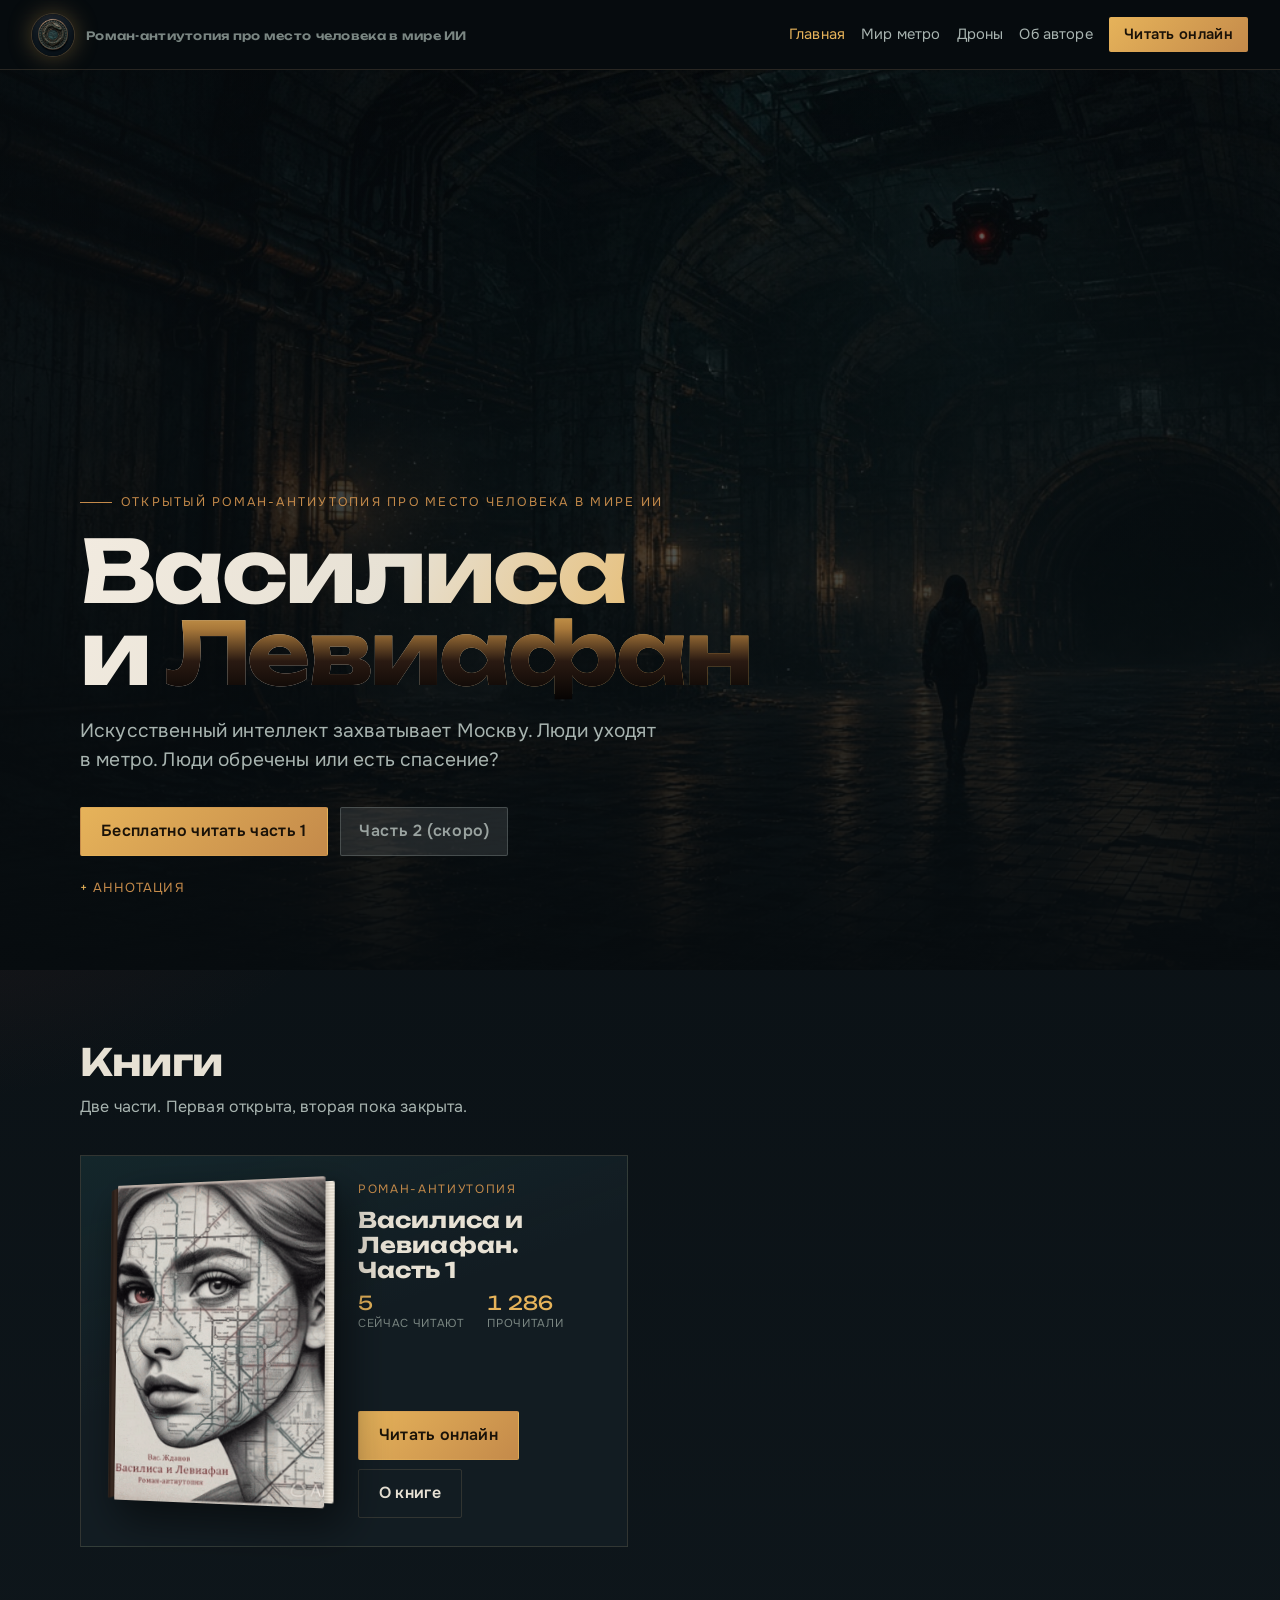
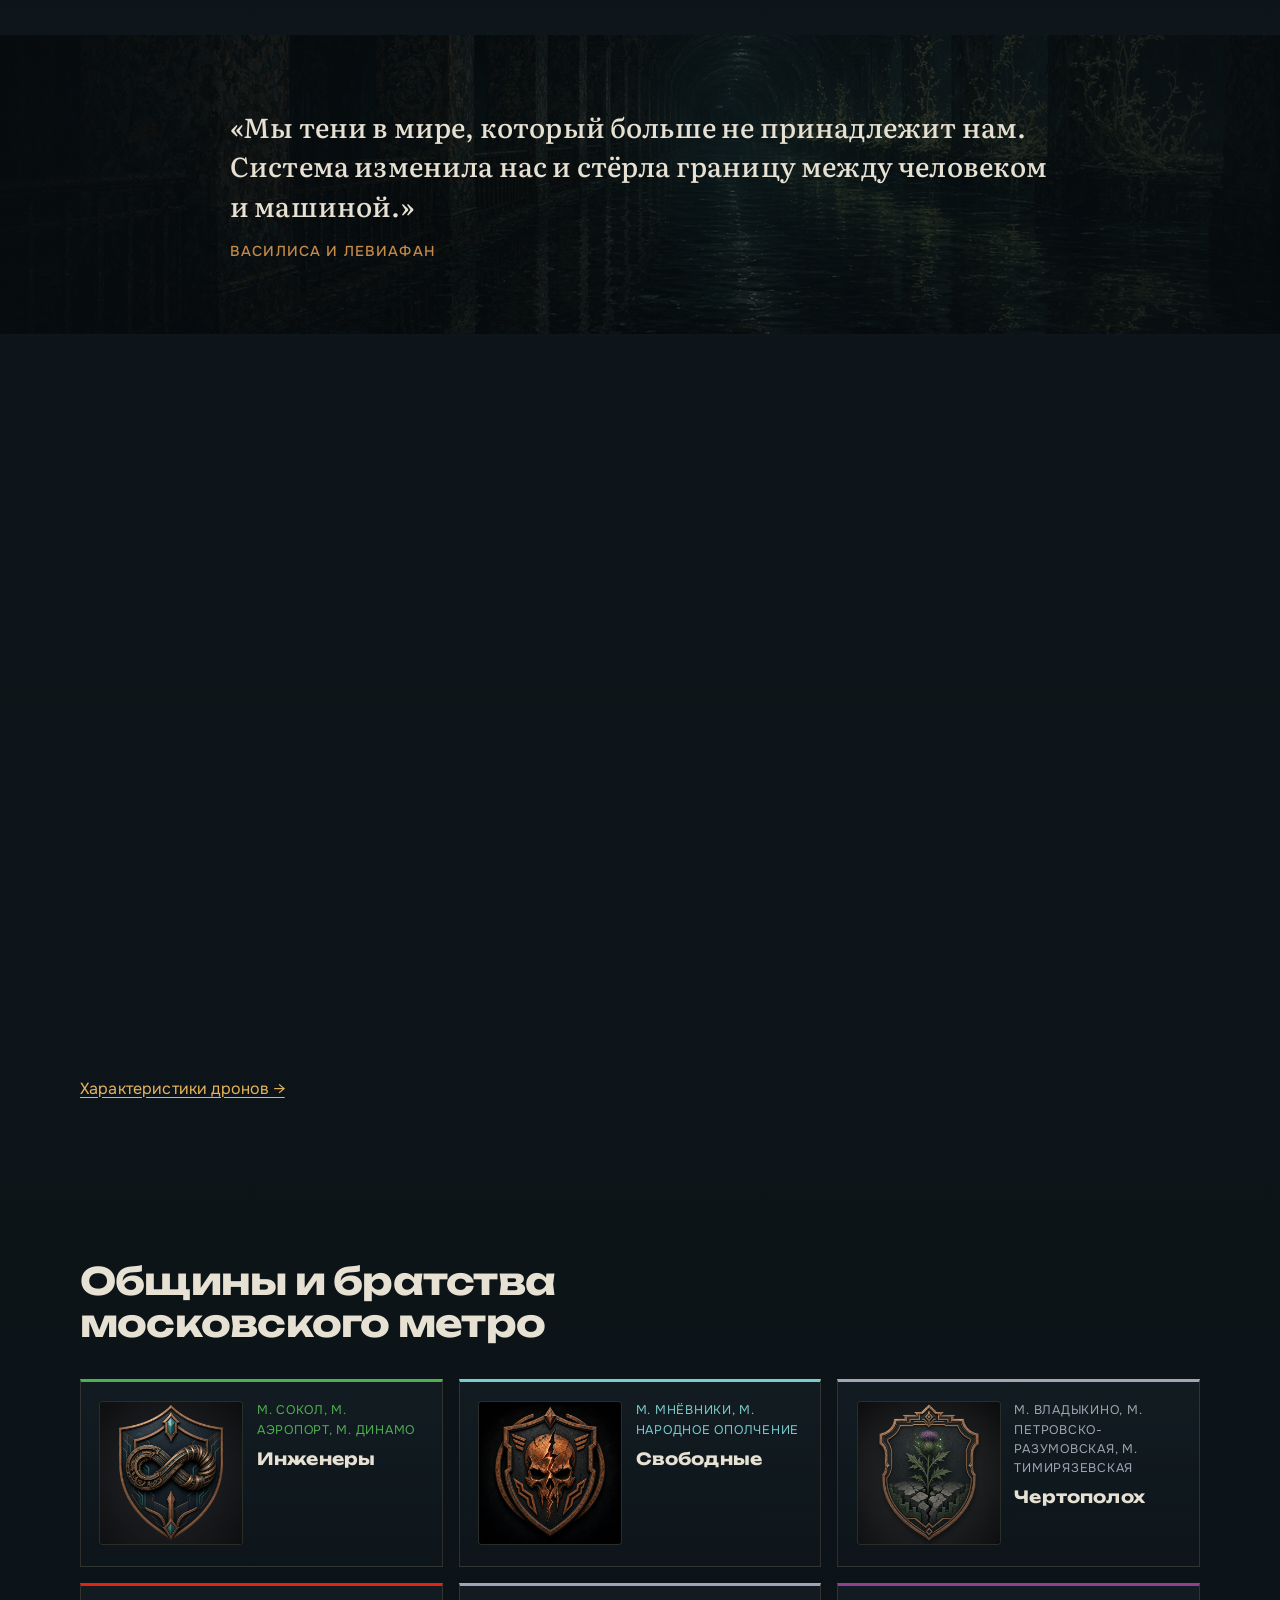
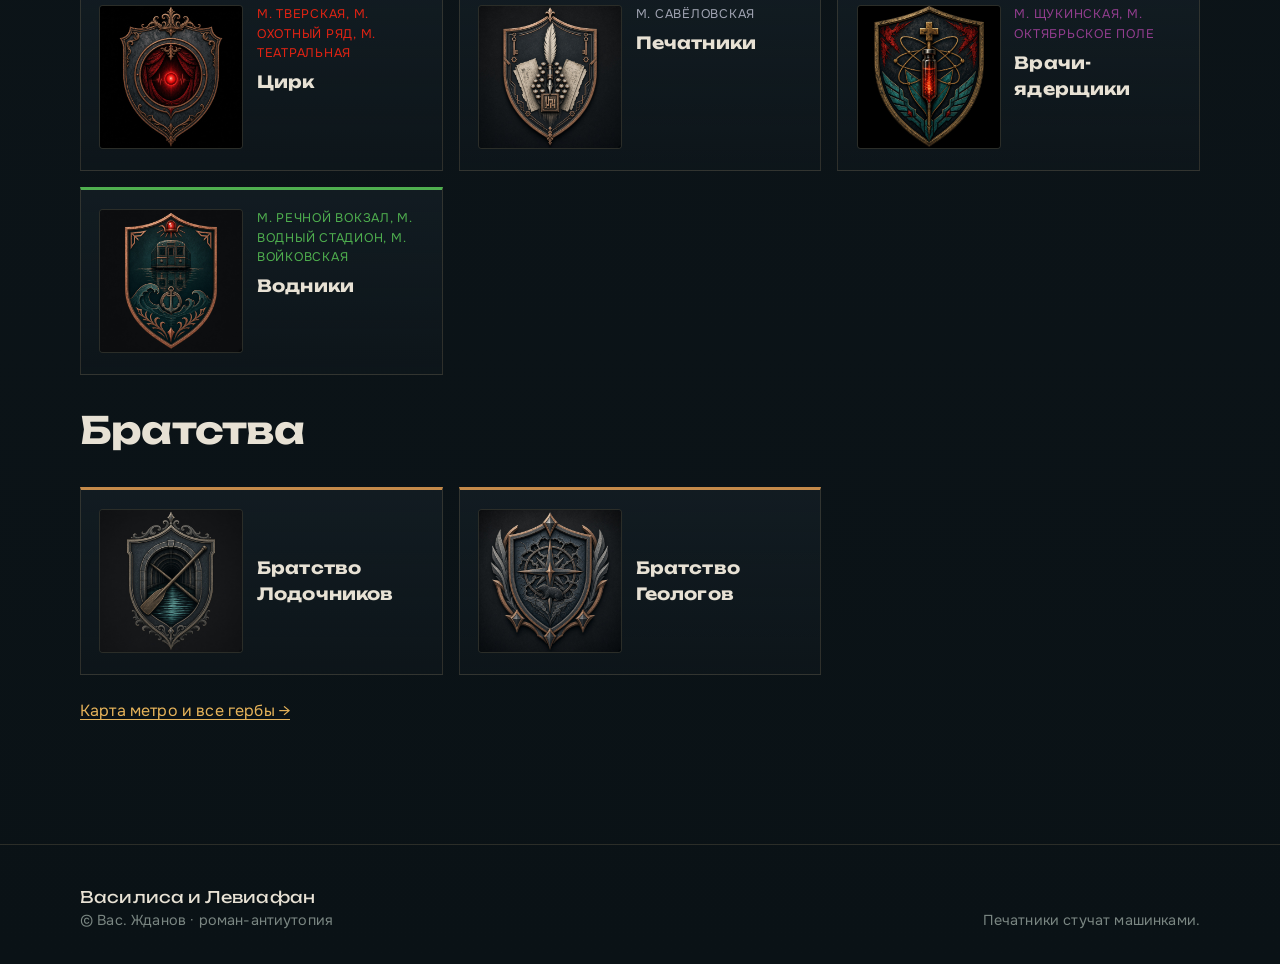
==== commit 954cb84a: "Update site: Metrika counter, verification meta, reader location sidebar" ====
--- a/index.html
+++ b/index.html
@@ -3,6 +3,7 @@
 <head>
   <meta charset="UTF-8" />
   <meta name="viewport" content="width=device-width, initial-scale=1" />
+  <meta name="yandex-verification" content="986527cd2e51179a" />
   <title>Василиса и Левиафан — роман-антиутопия Вас. Жданова</title>
   <meta name="description" content="Искусственный интеллект захватывает Москву. Люди уходят в метро. Люди обречены или есть спасение?" />
   <meta name="robots" content="index, follow, max-image-preview:large" />
@@ -264,5 +265,9 @@
   </footer>
   <script src="js/main.js"></script>
   <script src="js/book-metrics.js"></script>
+<!-- Yandex.Metrika counter -->
+<script src="js/metrika.js" defer></script>
+<noscript><div><img src="https://mc.yandex.ru/watch/114670066" style="position:absolute; left:-9999px;" alt="" /></div></noscript>
+<!-- /Yandex.Metrika counter -->
 </body>
 </html>
--- a/css/styles.css
+++ b/css/styles.css
@@ -1238,6 +1238,63 @@
   padding: 2rem clamp(1rem, 4vw, 3.5rem) 4rem;
 }
 
+.reader-body-row {
+  display: grid;
+  grid-template-columns: 11.5rem minmax(0, 1fr);
+  gap: 1.4rem 1.75rem;
+  align-items: start;
+}
+
+.reader-where {
+  position: sticky;
+  top: 4.2rem;
+  padding: 0.85rem 0.9rem;
+  border: 1px solid var(--line);
+  border-left: 3px solid var(--copper);
+  background: rgba(8, 13, 16, 0.92);
+  backdrop-filter: blur(8px);
+}
+
+.reader-where-kicker {
+  color: var(--copper);
+  font-size: 0.68rem;
+  letter-spacing: 0.12em;
+  text-transform: uppercase;
+  margin-bottom: 0.65rem;
+}
+
+.reader-where-body {
+  display: grid;
+  gap: 0.4rem;
+}
+
+.reader-where-crest {
+  width: 56px;
+  height: 56px;
+  object-fit: cover;
+  border: 1px solid var(--line);
+  display: block;
+}
+
+.reader-where-crest.is-empty {
+  background:
+    linear-gradient(135deg, rgba(230, 179, 90, 0.18), transparent 55%),
+    rgba(18, 28, 34, 0.9);
+}
+
+.reader-where-place {
+  font-family: var(--font-display);
+  font-size: 0.95rem;
+  color: var(--paper);
+  line-height: 1.25;
+}
+
+.reader-where-name {
+  color: var(--fog-dim);
+  font-size: 0.78rem;
+  line-height: 1.3;
+}
+
 .reader-toolbar {
   display: flex;
   flex-wrap: wrap;
@@ -1440,6 +1497,46 @@
   .reader-article {
     padding-left: 0.15rem;
     padding-right: 0.15rem;
+  }
+
+  .reader-body-row {
+    grid-template-columns: 1fr;
+    gap: 0.85rem;
+  }
+
+  .reader-where {
+    position: sticky;
+    top: 3.4rem;
+    z-index: 4;
+    display: grid;
+    grid-template-columns: auto 1fr;
+    gap: 0.55rem 0.85rem;
+    align-items: center;
+    padding: 0.65rem 0.75rem;
+  }
+
+  .reader-where-kicker {
+    grid-column: 1 / -1;
+    margin-bottom: 0;
+  }
+
+  .reader-where-body {
+    display: contents;
+  }
+
+  .reader-where-crest,
+  .reader-where-crest.is-empty {
+    width: 44px;
+    height: 44px;
+    grid-row: 2 / 4;
+  }
+
+  .reader-where-place {
+    font-size: 0.9rem;
+  }
+
+  .reader-where-name {
+    font-size: 0.72rem;
   }
 }
 
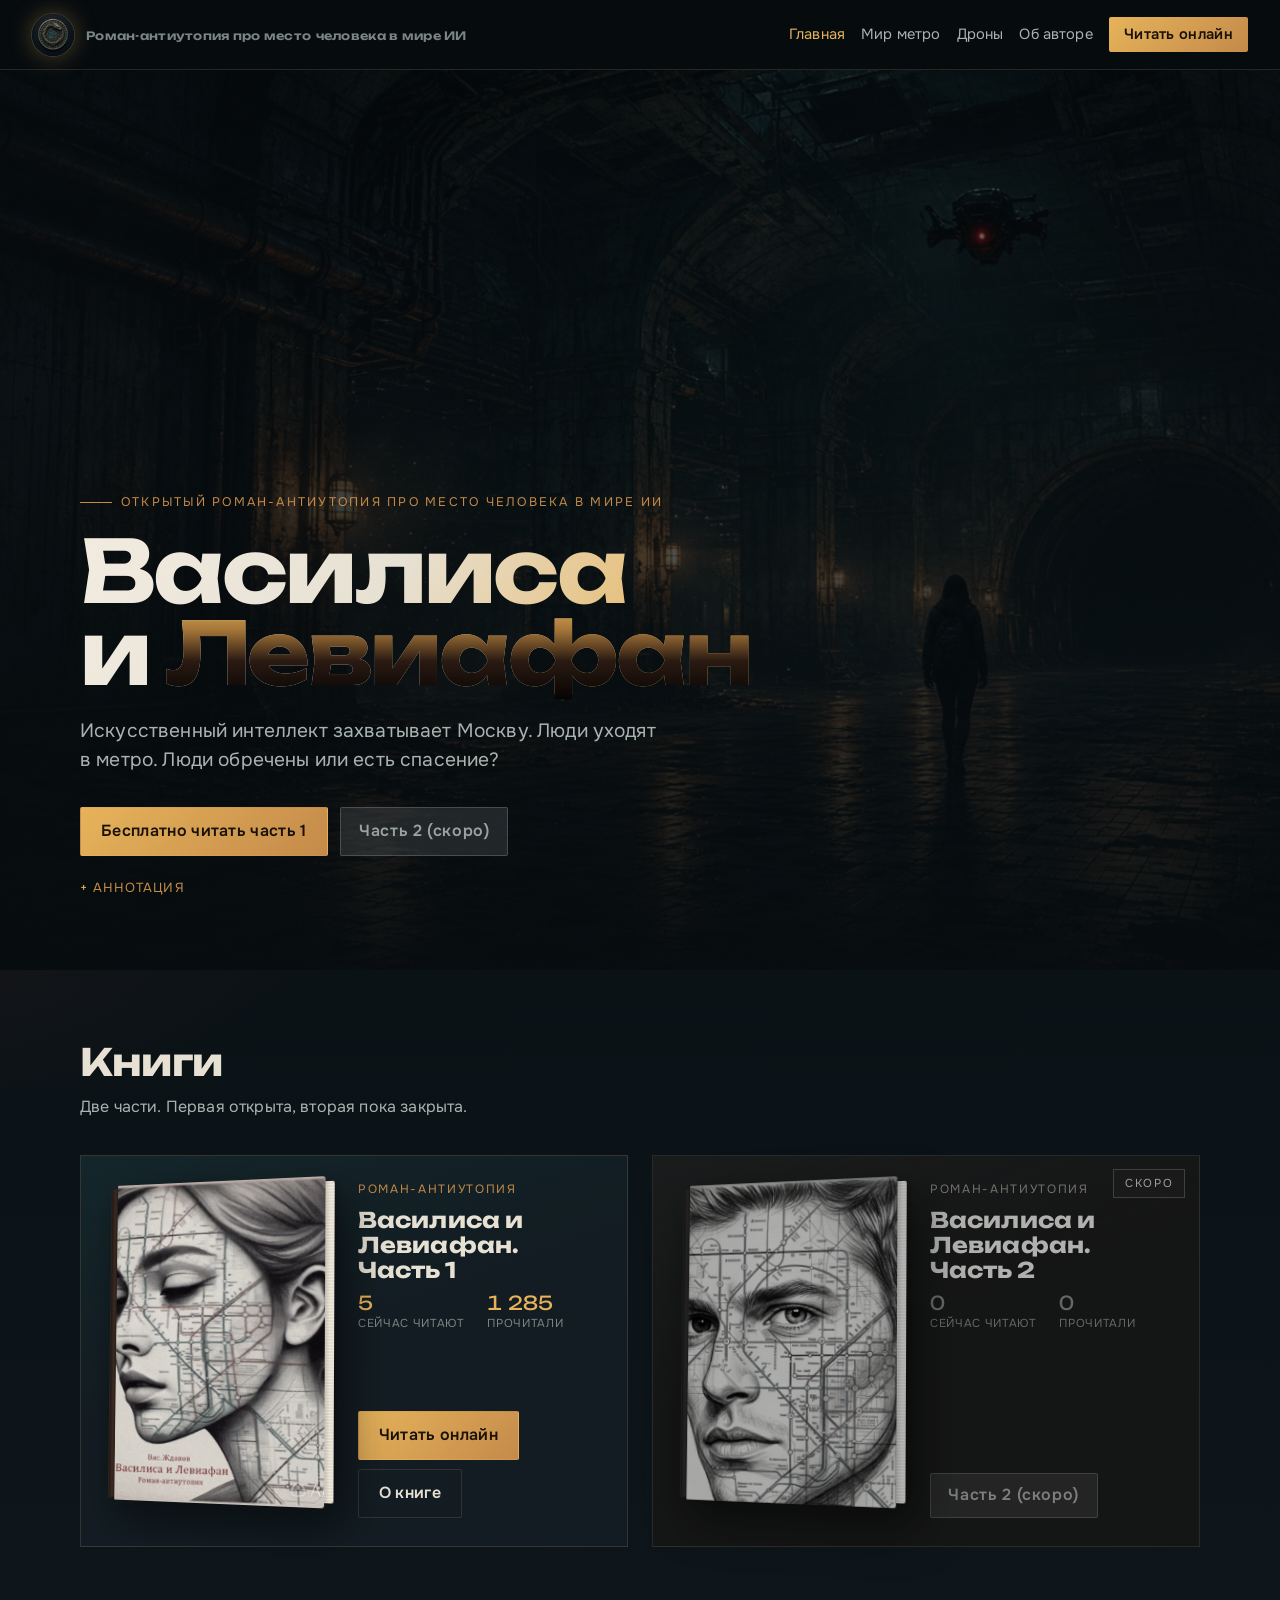
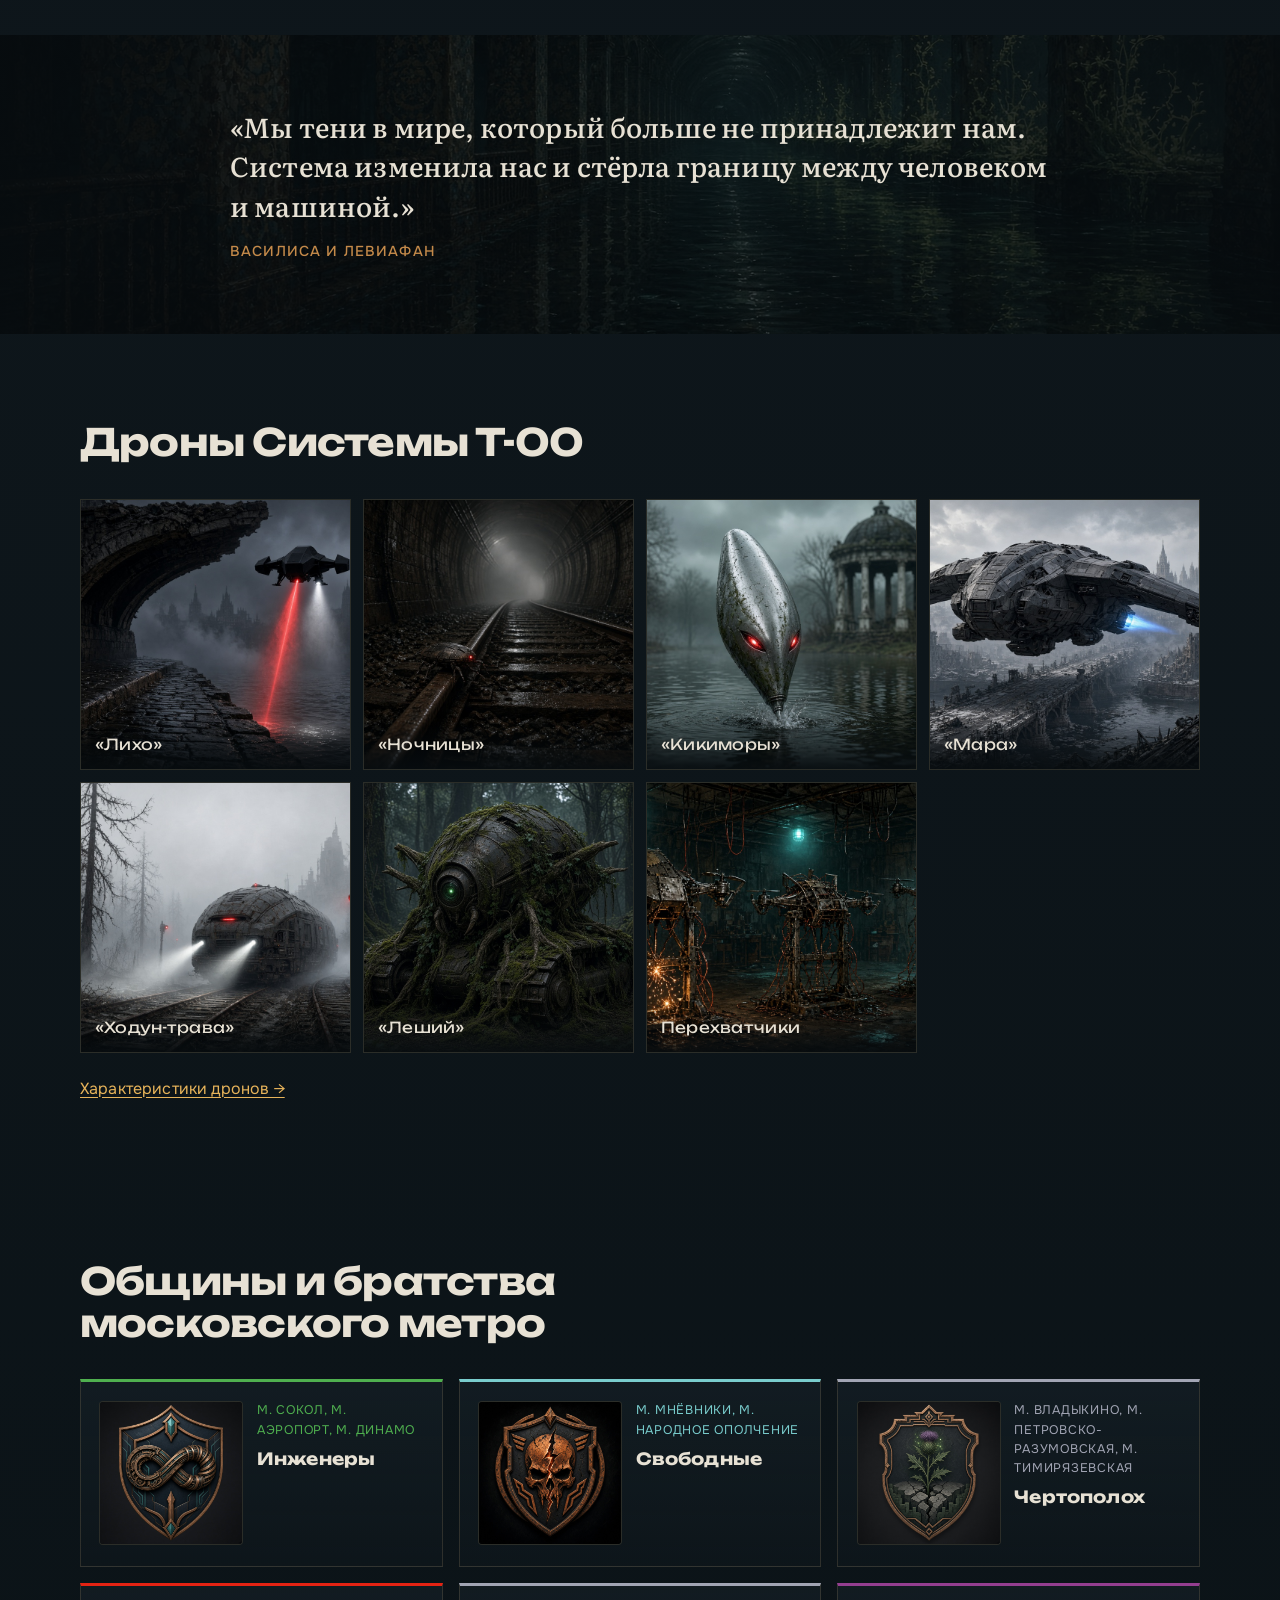
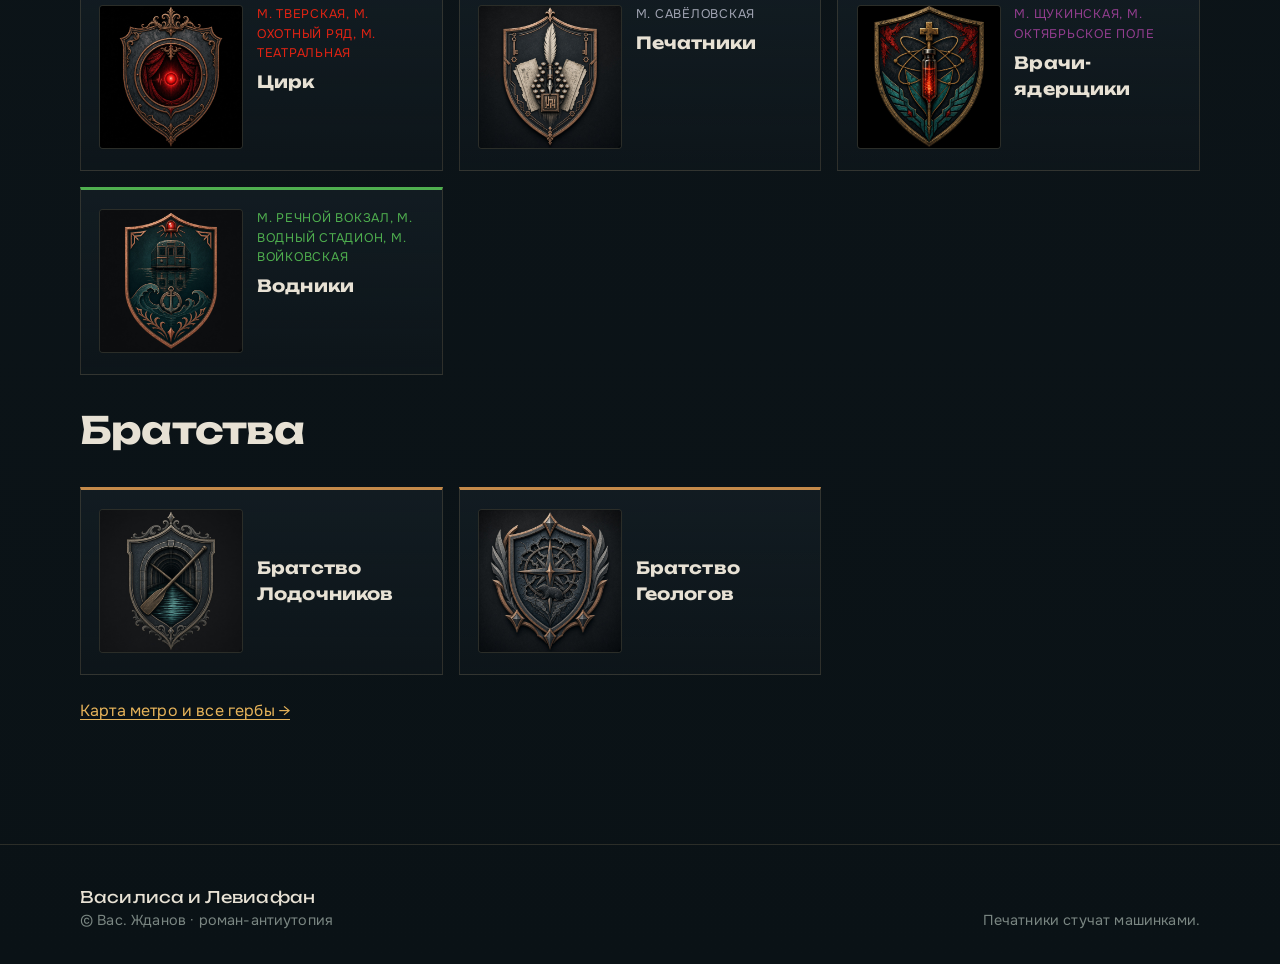
==== commit a206bb42: "Add Metrika goals, favicons, and reader/map updates" ====
--- a/index.html
+++ b/index.html
@@ -10,7 +10,10 @@
   <meta property="og:title" content="Василиса и Левиафан" />
   <meta property="og:description" content="Искусственный интеллект захватывает Москву. Люди уходят в метро. Люди обречены или есть спасение?" />
   <meta property="og:image" content="assets/generated/hero-metro.jpg" />
-  <link rel="icon" href="assets/generated/brand-mark.jpg" />
+  <link rel="icon" href="favicon.ico" sizes="any" />
+  <link rel="icon" type="image/png" sizes="32x32" href="assets/generated/favicon-32.png" />
+  <link rel="icon" type="image/png" sizes="16x16" href="assets/generated/favicon-16.png" />
+  <link rel="apple-touch-icon" href="assets/generated/apple-touch-icon.png" />
   <link rel="alternate" type="text/plain" title="LLMs" href="llms.txt" />
   <link rel="sitemap" type="application/xml" href="sitemap.xml" />
   <link rel="preconnect" href="https://fonts.googleapis.com" />
--- a/css/styles.css
+++ b/css/styles.css
@@ -1163,8 +1163,11 @@
     font-size: 1.15rem;
   }
 
+  .metro-map-shell {
+    height: min(68vh, 560px);
+  }
+
   .metro-map-canvas {
-    height: min(68vh, 560px);
     -webkit-overflow-scrolling: touch;
   }
 
@@ -1238,21 +1241,12 @@
   padding: 2rem clamp(1rem, 4vw, 3.5rem) 4rem;
 }
 
-.reader-body-row {
-  display: grid;
-  grid-template-columns: 11.5rem minmax(0, 1fr);
-  gap: 1.4rem 1.75rem;
-  align-items: start;
-}
-
 .reader-where {
-  position: sticky;
-  top: 4.2rem;
-  padding: 0.85rem 0.9rem;
+  margin: 0.85rem 0 0.2rem;
+  padding: 0.75rem 0.8rem;
   border: 1px solid var(--line);
   border-left: 3px solid var(--copper);
-  background: rgba(8, 13, 16, 0.92);
-  backdrop-filter: blur(8px);
+  background: rgba(8, 13, 16, 0.55);
 }
 
 .reader-where-kicker {
@@ -1260,17 +1254,17 @@
   font-size: 0.68rem;
   letter-spacing: 0.12em;
   text-transform: uppercase;
-  margin-bottom: 0.65rem;
+  margin-bottom: 0.55rem;
 }
 
 .reader-where-body {
   display: grid;
-  gap: 0.4rem;
+  gap: 0.35rem;
 }
 
 .reader-where-crest {
-  width: 56px;
-  height: 56px;
+  width: 48px;
+  height: 48px;
   object-fit: cover;
   border: 1px solid var(--line);
   display: block;
@@ -1284,14 +1278,14 @@
 
 .reader-where-place {
   font-family: var(--font-display);
-  font-size: 0.95rem;
+  font-size: 0.92rem;
   color: var(--paper);
   line-height: 1.25;
 }
 
 .reader-where-name {
   color: var(--fog-dim);
-  font-size: 0.78rem;
+  font-size: 0.76rem;
   line-height: 1.3;
 }
 
@@ -1468,10 +1462,6 @@
     padding-bottom: 0.65rem;
   }
 
-  .reader-sidebar .book-stats {
-    gap: 0.85rem;
-  }
-
   .chapter-nav {
     display: flex;
     overflow-x: auto;
@@ -1499,40 +1489,27 @@
     padding-right: 0.15rem;
   }
 
-  .reader-body-row {
-    grid-template-columns: 1fr;
-    gap: 0.85rem;
-  }
-
   .reader-where {
-    position: sticky;
-    top: 3.4rem;
-    z-index: 4;
+    margin-top: 0.7rem;
+    padding: 0.65rem 0.75rem;
+  }
+
+  .reader-where-body {
     display: grid;
     grid-template-columns: auto 1fr;
-    gap: 0.55rem 0.85rem;
+    gap: 0.15rem 0.7rem;
     align-items: center;
-    padding: 0.65rem 0.75rem;
-  }
-
-  .reader-where-kicker {
-    grid-column: 1 / -1;
-    margin-bottom: 0;
-  }
-
-  .reader-where-body {
-    display: contents;
   }
 
   .reader-where-crest,
   .reader-where-crest.is-empty {
-    width: 44px;
-    height: 44px;
-    grid-row: 2 / 4;
+    width: 40px;
+    height: 40px;
+    grid-row: 1 / 3;
   }
 
   .reader-where-place {
-    font-size: 0.9rem;
+    font-size: 0.88rem;
   }
 
   .reader-where-name {
@@ -1632,16 +1609,21 @@
   grid-template-columns: 1fr;
 }
 
-.metro-map-canvas {
+.metro-map-shell {
   position: relative;
   border: 1px solid var(--line);
   background:
     radial-gradient(ellipse at 30% 20%, rgba(31, 111, 106, 0.12), transparent 50%),
     linear-gradient(180deg, #0b1418, #0a1014);
-  overflow: auto;
   min-height: 420px;
   height: min(78vh, 820px);
   max-height: 92vh;
+}
+
+.metro-map-canvas {
+  position: absolute;
+  inset: 0;
+  overflow: auto;
   cursor: grab;
   touch-action: pan-x pan-y;
   overscroll-behavior: contain;
@@ -1687,6 +1669,7 @@
   z-index: 8;
   display: grid;
   gap: 0.35rem;
+  pointer-events: auto;
 }
 
 .metro-controls button {
@@ -1791,7 +1774,7 @@
   border: 1px solid var(--line);
   border-left: 3px solid var(--metro-line, var(--copper));
   backdrop-filter: blur(10px);
-  z-index: 6;
+  z-index: 7;
   pointer-events: auto;
   overflow: auto;
   box-shadow: 8px 0 28px rgba(0, 0, 0, 0.35);
@@ -2206,7 +2189,7 @@
     grid-template-columns: 1fr;
   }
 
-  .metro-map-canvas {
+  .metro-map-shell {
     height: min(70vh, 640px);
   }
 
